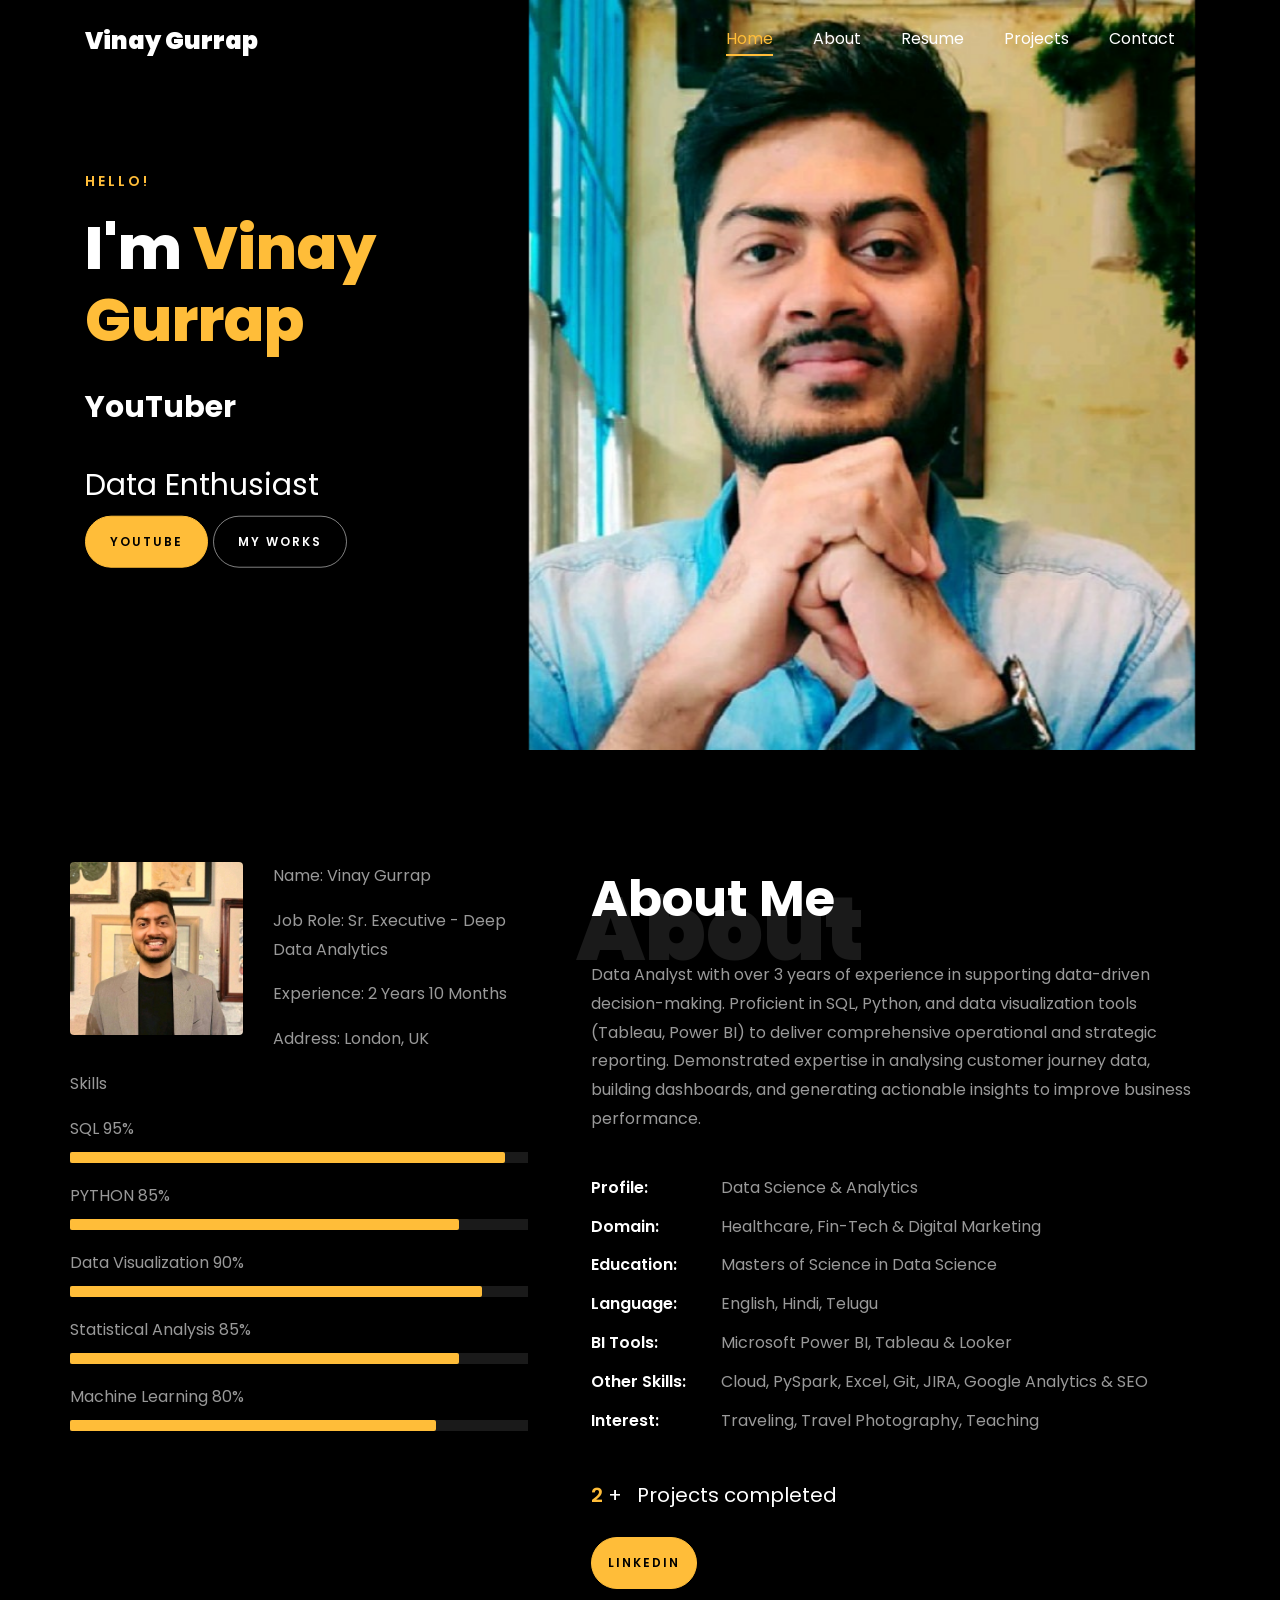
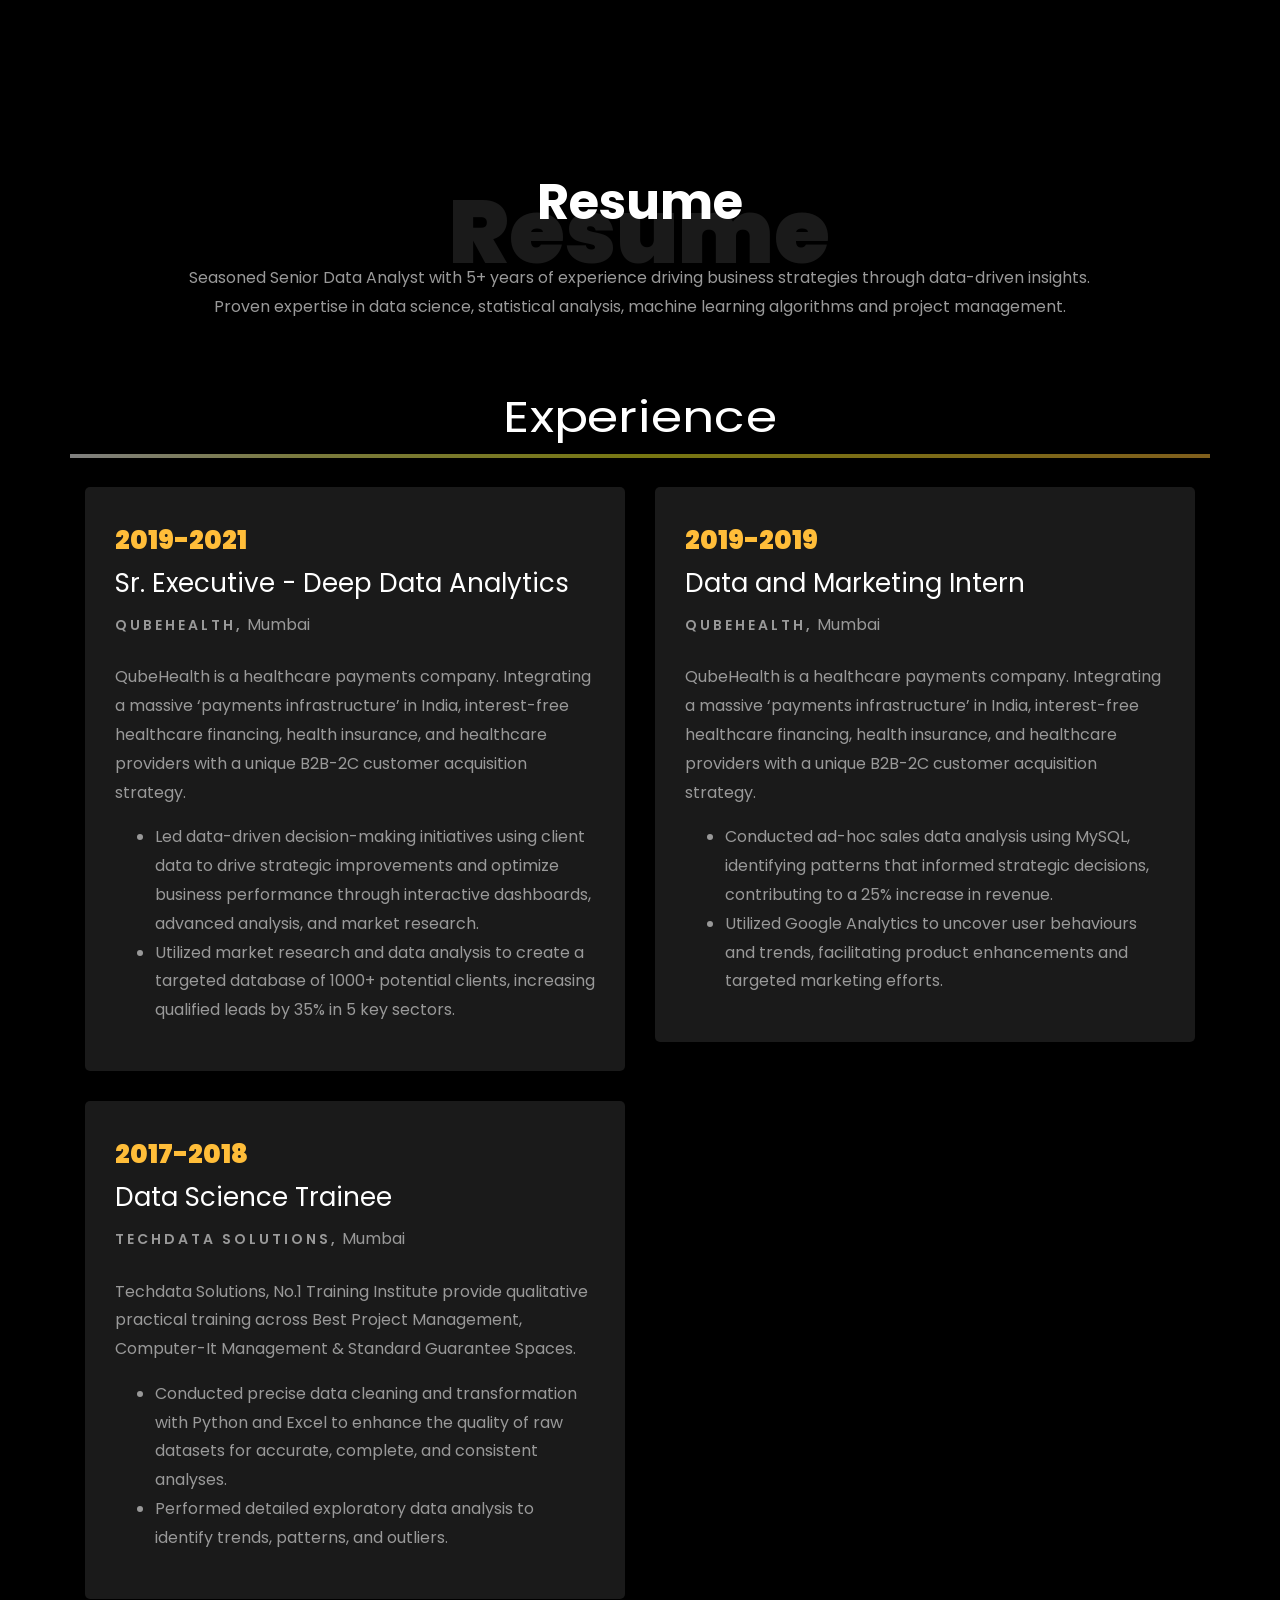
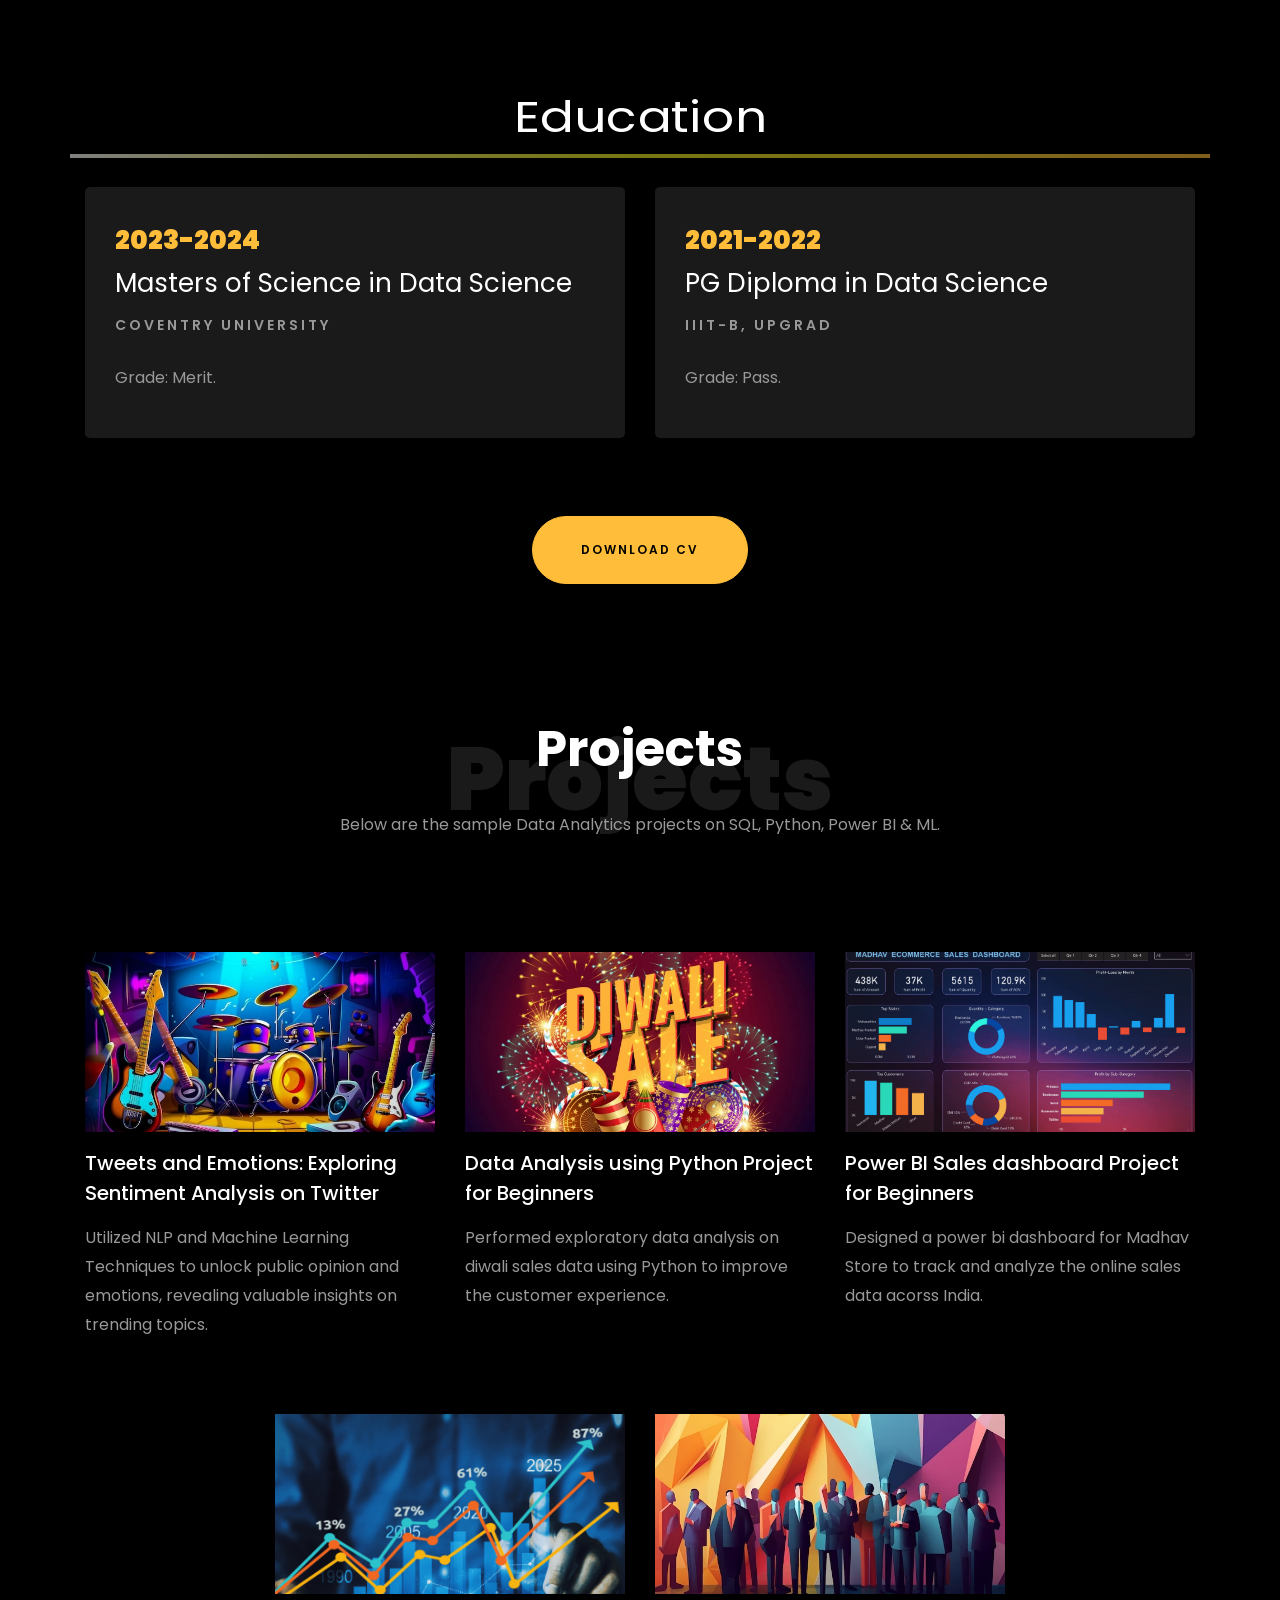
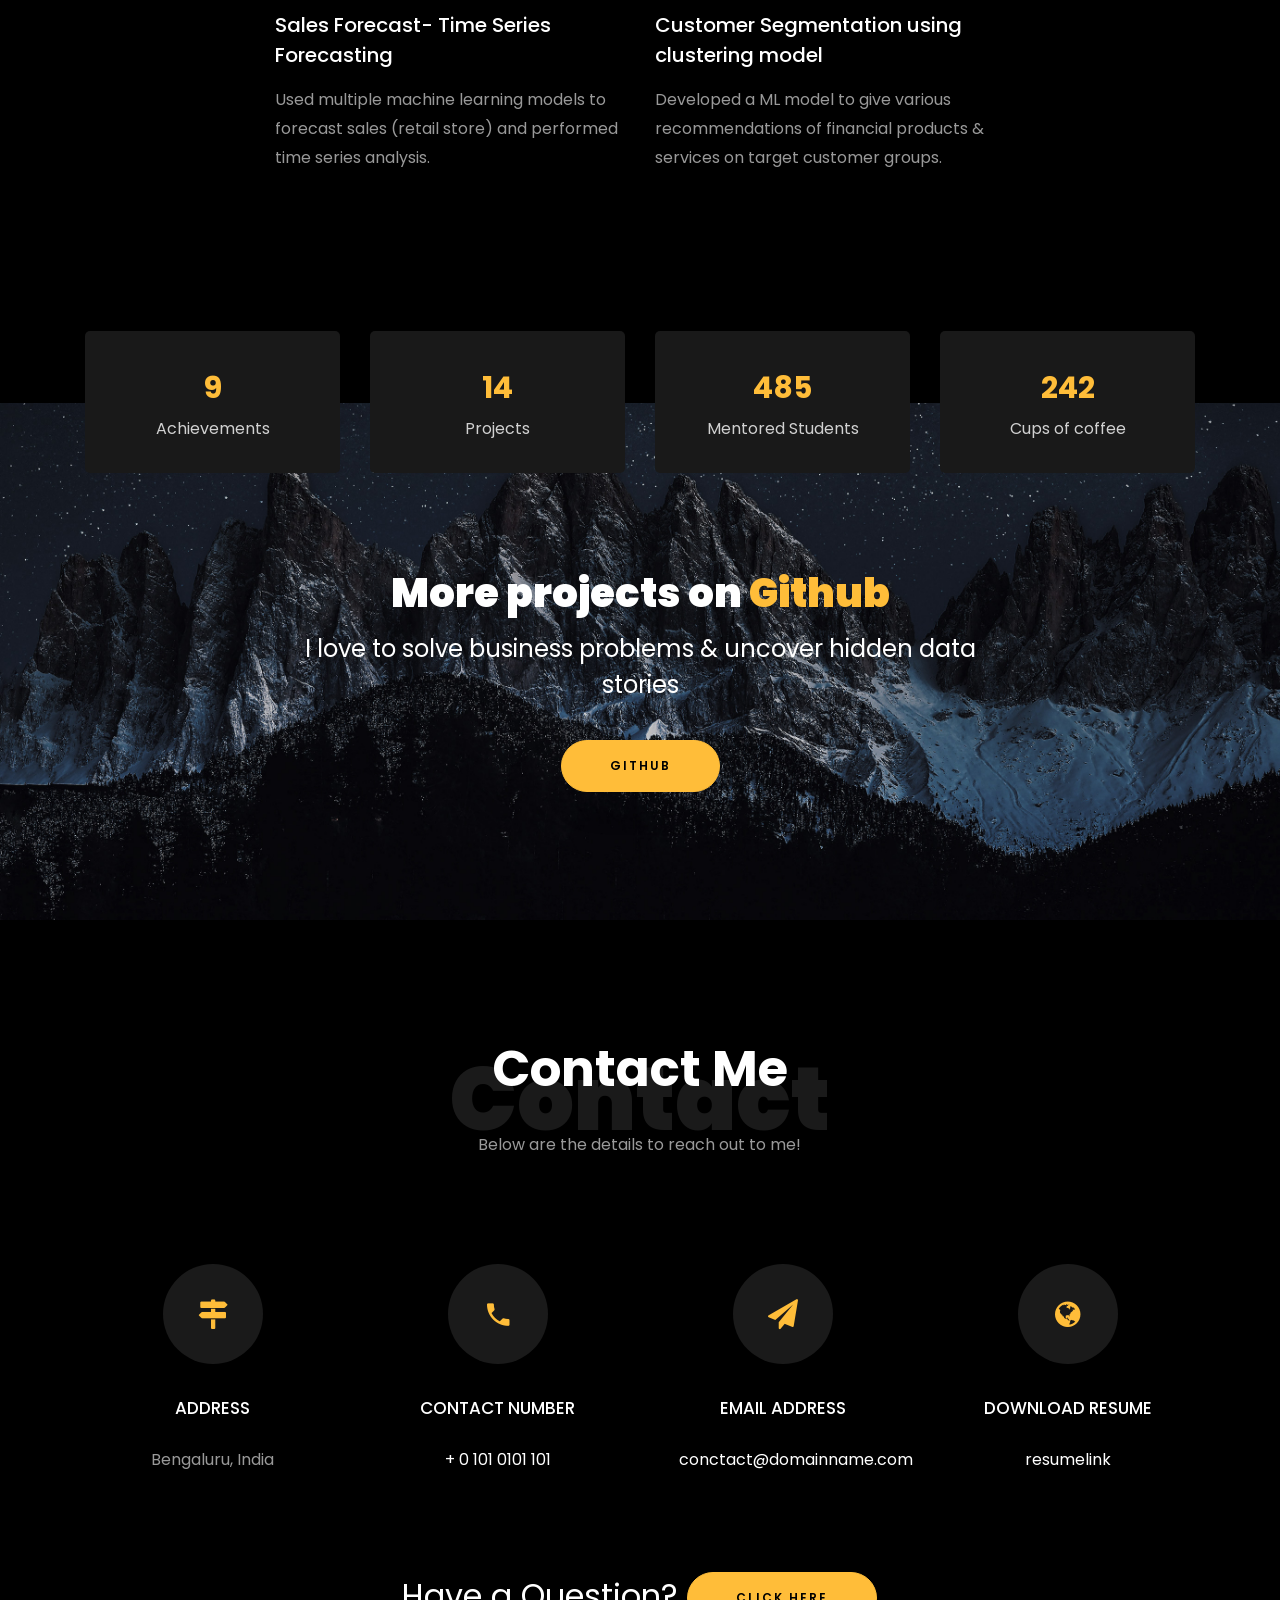
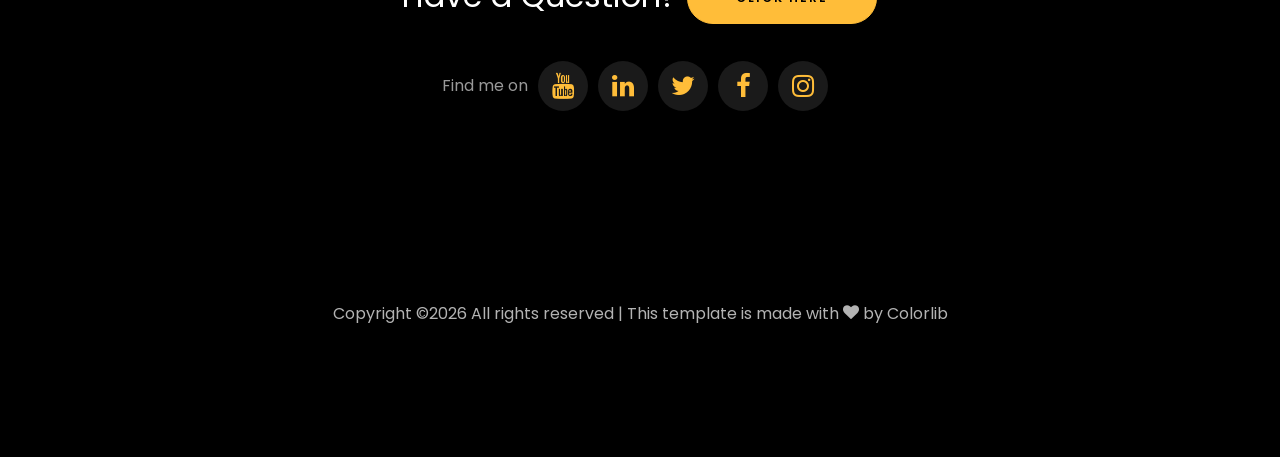
==== index.html @ 15015169 "Initial commit" ====
<!DOCTYPE html>
<html lang="en">
  <head>
    <title>Vinay Gurrap Portfolio</title>
    <meta charset="utf-8">
    <meta name="viewport" content="width=device-width, initial-scale=1, shrink-to-fit=no">
    
    <link href="https://fonts.googleapis.com/css?family=Poppins:100,200,300,400,500,600,700,800,900" rel="stylesheet">

    <link rel="stylesheet" href="css/open-iconic-bootstrap.min.css">
    <link rel="stylesheet" href="css/animate.css">
    
    <link rel="stylesheet" href="css/owl.carousel.min.css">
    <link rel="stylesheet" href="css/owl.theme.default.min.css">
    <link rel="stylesheet" href="css/magnific-popup.css">

    <link rel="stylesheet" href="css/aos.css">

    <link rel="stylesheet" href="css/ionicons.min.css">
    
    <link rel="stylesheet" href="css/flaticon.css">
    <link rel="stylesheet" href="css/icomoon.css">
    <link rel="stylesheet" href="css/style.css">



<style>

/*======================================
//--//-->   ABOUT
======================================*/

.about-mf .box-shadow-full {
  padding-top: 4rem;
  padding-bottom: 4rem;
}

.about-mf .about-img {
  margin-bottom: 2rem;
}

.about-mf .about-img img {
  margin-left: 10px;
}


.skill-mf .progress {
  /* background-color: #cde1f8; */
  margin: .5rem 0 1.2rem 0;
  border-radius: 0;
  height: .7rem;
}

.skill-mf .progress .progress-bar {
  height: .7rem;
  background-color: #ffbd39;
}


/* Animation styles */
#typing-animation {
  position: relative;
  font-size: 30px;
  font-weight: bold;
  color: rgb(255, 255, 255);
  overflow: hidden;
  white-space: nowrap;
  animation: typing 3s steps(20, end) infinite;
}

#typing-animation:before {
  content: "";
  /* position: absolute; */
  top: 0;
  left: 0;
  width: 0;
  height: 100%;
  background-color: #ccc;
  animation: typing-cursor 0.5s ease-in-out infinite;
}

@keyframes typing {
  from {
    width: 0;
  }
  to {
    width: 100%;
  }
}

@keyframes typing-cursor {
  from {
    width: 5px;
  }
  to {
    width: 0;
  }
}


/* project image zoom effect */

.zoom-effect {
  overflow: hidden;
  transition: transform 0.3s ease-out;
}

.zoom-effect:hover {
  transform: scale(1.1);
}


</style>


  </head>
  <body data-spy="scroll" data-target=".site-navbar-target" data-offset="300">
	  
	  
    <nav class="navbar navbar-expand-lg navbar-dark ftco_navbar ftco-navbar-light site-navbar-target" id="ftco-navbar">
	    <div class="container">
	      <a class="navbar-brand" href="index.html">Vinay Gurrap</a>
	      <button class="navbar-toggler js-fh5co-nav-toggle fh5co-nav-toggle" type="button" data-toggle="collapse" data-target="#ftco-nav" aria-controls="ftco-nav" aria-expanded="false" aria-label="Toggle navigation">
	        <span class="oi oi-menu"></span> Menu
	      </button>

	      <div class="collapse navbar-collapse" id="ftco-nav">
	        <ul class="navbar-nav nav ml-auto">
	          <li class="nav-item"><a href="#home-section" class="nav-link"><span>Home</span></a></li>
	          <li class="nav-item"><a href="#about-section" class="nav-link"><span>About</span></a></li>
	          <li class="nav-item"><a href="#resume-section" class="nav-link"><span>Resume</span></a></li>
	          <li class="nav-item"><a href="#project-section" class="nav-link"><span>Projects</span></a></li>
	          <li class="nav-item"><a href="#contact-section" class="nav-link"><span>Contact</span></a></li>
	        </ul>
	      </div>
	    </div>
	  </nav>
	  <section id="home-section" class="hero">
		  <div class="home-slider  owl-carousel">
	       <div class="slider-item ">
	      	<div class="overlay"></div>
	         <div class="container">
	          <div class="row d-md-flex no-gutters slider-text align-items-end justify-content-end" data-scrollax-parent="true">
	          	<div class="one-third js-fullheight order-md-last img" style="background-image:url(images/1645691252336.jpeg);">
	          	 <div class="overlay"></div>
	          	</div>
		          <div class="one-forth d-flex  align-items-center ftco-animate" data-scrollax=" properties: { translateY: '70%' }">
		          	<div class="text">
		          		<span class="subheading">Hello!</span>
			            <h1 class="mb-4 mt-3">I'm <span>Vinay Gurrap</span></h1>

						<!-- Element to contain animated typing -->
						<span id="typing-animation"></span>

						<script>

						// Initialize the typing animation
						const typingAnimationElement = document.getElementById('typing-animation');

						// Create an array of typing text
						const typingTexts = [
						'Data Nerd  ',
						'YouTuber  ',
						'Teacher   ',
						];

						// Create a function to display the typing animation for a given text
						function playTypingAnimation(text) {
						// Loop through each character and add it to the element
						for (let i = 0; i < text.length; i++) {
							setTimeout(() => {
							typingAnimationElement.textContent += text[i];
							}, i * 200); // Increase the delay to slow down the typing animation
						}

						// Once the animation is complete, reset the text and start over
						setTimeout(() => {
							typingAnimationElement.textContent = '';
							playTypingAnimation(typingTexts[(typingTexts.indexOf(text) + 1) % typingTexts.length]);
						}, text.length * 200);
						}

						// Start the typing animation loop
						playTypingAnimation(typingTexts[0]);

						</script>

						<br>
						<br>
			            <h2>Data Enthusiast</h2>
						<!-- <h2 class="d-flex" style="margin-bottom: 0">With over 5 years of experience</h2> -->
						<!-- <br> -->
			            <p><a href="https://www.youtube.com/@RishabhMishraOfficial" class="btn btn-primary py-3 px-4">YouTube</a> 
							<a href="https://github.com/DragonVG" class="btn btn-white btn-outline-white py-3 px-4">My works</a></p>
		            </div>
		          </div>
	        	</div>
	        </div>
	      </div>
		</div>
    </section>



    <section class="ftco-about img ftco-section ftco-no-pb" id="about-section">
    	<div class="container">
			<div class="row">
				<div class="row d-flex align-items-stretch">
				<!-- <div class="row d-flex"> -->
					<div class="col-md-6 col-lg-5 d-flex">
						<div class="img-about img d-flex align-items-stretch">
							<div class="overlay">
								<div class="row">
									<div class="col-sm-6 col-md-5">
									  <div class="about-img">
										<img src="images/1714430960420.jpeg" class="img-fluid rounded b-shadow-a" alt="">
									  </div>
									</div>
									<!-- Details next to profile image -->
									<div class="col-sm-6 col-md-7">
									  <div class="about-info">
										<p><span class="title-s">Name: </span> <span>Vinay Gurrap</span></p>
										<p><span class="title-s">Job Role: </span> <span>Sr. Executive - Deep Data Analytics</span></p>
										<p><span class="title-s">Experience: </span> <span>2 Years 10 Months</span></p>
										<p><span class="title-s">Address: </span> <span>London, UK</span></p>
									  </div>
									</div>
								  </div>

								<div class="skill-mf">
									<p class="title-s">Skills</p>
									<span>SQL</span> <span class="pull-right">95%</span>
									<div class="progress">
										<div class="progress-bar" role="progressbar" style="width: 95%;" aria-valuenow="95" aria-valuemin="0"
											aria-valuemax="100"></div>
									</div>
									
									<span>PYTHON</span> <span class="pull-right">85%</span>
									<div class="progress">
										<div class="progress-bar" role="progressbar" style="width: 85%" aria-valuenow="85" aria-valuemin="0"
											aria-valuemax="100"></div>
									</div>
									
									<span>Data Visualization</span> <span class="pull-right">90%</span>
									<div class="progress">
										<div class="progress-bar" role="progressbar" style="width: 90%" aria-valuenow="90" aria-valuemin="0"
											aria-valuemax="100"></div>
									</div>
									
									<span>Statistical Analysis</span> <span class="pull-right">85%</span>
									<div class="progress">
										<div class="progress-bar" role="progressbar" style="width: 85%" aria-valuenow="85" aria-valuemin="0"
											aria-valuemax="100"></div>
									</div>
									
									<span>Machine Learning</span> <span class="pull-right">80%</span>
									<div class="progress">
										<div class="progress-bar" role="progressbar" style="width: 80%" aria-valuenow="80" aria-valuemin="0"
											aria-valuemax="100"></div>
									</div>
								</div>
							</div>
						</div>
					</div>
					
					<div class="col-md-6 col-lg-7 pl-lg-5 pb-5">
						<div class="row justify-content-start pb-3">
							<div class="col-md-12 heading-section ftco-animate">
								
								<h1 class="big">About</h1>
								<h2 class="mb-4">About Me</h2>
								
								<p>Data Analyst with over 3 years of experience in supporting data-driven decision-making. 
									Proficient in SQL, Python, and data visualization tools (Tableau, Power BI) to deliver comprehensive operational and strategic reporting. 
									Demonstrated expertise in analysing customer journey data, building dashboards, and generating actionable insights to improve business performance.</p>
								<ul class="about-info mt-4 px-md-0 px-2">
									<li class="d-flex"><span>Profile:</span> <span>Data Science &amp; Analytics</span></li>
									<li class="d-flex"><span>Domain:</span> <span>Healthcare, Fin-Tech &amp; Digital Marketing</span></li>
									<li class="d-flex"><span>Education:</span> <span>Masters of Science in Data Science</span></li>
									<li class="d-flex"><span>Language:</span> <span>English, Hindi, Telugu</span></li>
									<li class="d-flex"><span>BI Tools:</span> <span>Microsoft Power BI, Tableau &amp; Looker</span></li>
									<li class="d-flex"><span>Other Skills:</span> <span>Cloud, PySpark, Excel, Git, JIRA, Google Analytics &amp; SEO</span></li>
									<li class="d-flex"><span>Interest:</span> <span>Traveling, Travel Photography, Teaching</span></li>
									
								</ul>
							</div>
						</div>


						<div class="counter-wrap ftco-animate d-flex mt-md-3">
							<div class="text">
								<p class="mb-4">
									<span class="number" data-number="5">0</span> <span>+</span>
									<span>&nbsp; Projects completed</span>
								</p>
								<p><a href="https://www.linkedin.com/in/vinaygurrap/" class="btn btn-primary py-3 px-3">LinkedIn</a></p>
							</div>
						</div>
					</div>
				</div>
			</div>
		</div>
    </section>



	
    <section class="ftco-section ftco-no-pb" id="resume-section">
    	<div class="container">
    		<div class="row justify-content-center pb-5">
          <div class="col-md-10 heading-section text-center ftco-animate">
          	<h1 class="big big-2">Resume</h1>
            <h2 class="mb-4">Resume</h2>
            <p>Seasoned Senior Data Analyst with 5+ years of experience driving business strategies through data-driven insights. Proven expertise in data science, statistical analysis, machine learning algorithms and project management.</p>
          </div>
        </div>

		<div class="row">
			<h1 class="big-4">Experience</h1>
			<div class="underline"></div>
		</div>
		<br>
		
		<div class="row">
				<div class="col-md-6">
					<div class="resume-wrap ftco-animate">
						<span class="date">2019-2021</span>
						<h2>Sr. Executive - Deep Data Analytics</h2>
						<span class="position">QubeHealth,</span>
						<span class="mt-4">Mumbai</span>
						<p class="mt-4">QubeHealth is a healthcare payments company. Integrating a massive ‘payments infrastructure’ in India, interest-free healthcare financing, health insurance, and healthcare providers with a unique B2B-2C customer acquisition strategy. 
							<ul>
								<li>Led data-driven decision-making initiatives using client data to drive strategic improvements and optimize business performance through interactive dashboards, advanced analysis, and market research.</li>
								<li>Utilized market research and data analysis to create a targeted database of 1000+ potential clients, increasing qualified leads by 35% in 5 key sectors.</li>
							</ul>
						</p>
					</div>

				</div>

				<div class="col-md-6">
					<div class="resume-wrap ftco-animate">
						<span class="date">2019-2019</span>
						<h2>Data and Marketing Intern</h2>
						<span class="position">QubeHealth,</span>
						<span class="mt-4">Mumbai</span>
						<p class="mt-4">QubeHealth is a healthcare payments company. Integrating a massive ‘payments infrastructure’ in India, interest-free healthcare financing, health insurance, and healthcare providers with a unique B2B-2C customer acquisition strategy. 
							<ul>
								<li>Conducted ad-hoc sales data analysis using MySQL, identifying patterns that informed strategic decisions, contributing to a 25% increase in revenue.</li>
								<li>Utilized Google Analytics to uncover user behaviours and trends, facilitating product enhancements and targeted marketing efforts.</li>
							</ul>
						</p>
					</div>

				</div>

				<div class="col-md-6">
					<div class="resume-wrap ftco-animate">
						<span class="date">2017-2018</span>
						<h2>Data Science Trainee</h2>
						<span class="position">TechData Solutions,</span>
						<span class="mt-4">Mumbai</span>
						<p class="mt-4">Techdata Solutions, No.1 Training Institute provide qualitative practical training across Best Project Management, Computer-It Management & Standard Guarantee Spaces. 
							<ul>
								<li>Conducted precise data cleaning and transformation with Python and Excel to enhance the quality of raw datasets for accurate, complete, and consistent analyses.</li>
								<li>Performed detailed exploratory data analysis to identify trends, patterns, and outliers.</li>
							</ul>
						</p>
					</div>

				</div>

			</div>

		<br>
		<br>

		<div class="row">
			<h1 class="big-4">Education</h1>
			<div class="underline"></div>
		</div>
		<br>
		
			<div class="row">
    			<div class="col-md-6">
    				<div class="resume-wrap ftco-animate">
    					<span class="date">2023-2024</span>
    					<h2>Masters of Science in Data Science</h2>
    					<span class="position">Coventry University</span>
    					<p class="mt-4">Grade: Merit.</p>
    				</div>
    			</div>

    			<div class="col-md-6">
    				<div class="resume-wrap ftco-animate">
    					<span class="date">2021-2022</span>
    					<h2>PG Diploma in Data Science</h2>
    					<span class="position">IIIT-B, UpGrad</span>
    					<p class="mt-4">Grade: Pass.</p>
    				</div>
				</div>
    		</div>

    		<div class="row justify-content-center mt-5">
    			<div class="col-md-6 text-center ftco-animate">
    				<p><a href="https://drive.google.com/drive/u/0/folders/1g0J4YDMg8yIBCt5-uQNpCBx1Uui8MQqx" class="btn btn-primary py-4 px-5">Download CV</a></p>
    			</div>
    		</div>
    	</div>
    </section>

   

    <section class="ftco-section" id="project-section">
      <div class="container">
        <div class="row justify-content-center mb-5 pb-5">
          <div class="col-md-7 heading-section text-center ftco-animate">
            <h1 class="big big-2">Projects</h1>
            <h2 class="mb-4">Projects</h2>
            <p>Below are the sample Data Analytics projects on SQL, Python, Power BI & ML.</p>
          </div>
        </div>
        <div class="row d-flex">
          <div class="col-md-4 d-flex ftco-animate">
          	<div class="blog-entry justify-content-end">
              <a href="https://github.com/DragonVG/Twitter-Sentiment-Analysis/blob/main/Dissertation.ipynb" class="block-20 zoom-effect" style="background-image: url('images/proj_1.jpg');">
              </a>
              <div class="text mt-3 float-right d-block">

                <h3 class="heading"><a href="https://github.com/DragonVG/Twitter-Sentiment-Analysis/blob/main/Dissertation.ipynb">Tweets and Emotions: Exploring Sentiment Analysis on Twitter</a></h3>
                <p>Utilized NLP and Machine Learning Techniques to unlock public opinion and emotions, revealing valuable insights on trending topics.</p>
              </div>
            </div>
          </div>
          <div class="col-md-4 d-flex ftco-animate">
          	<div class="blog-entry justify-content-end">
              <a href="https://github.com/rishabhnmishra/Python_Diwali_Sales_Analysis/blob/main/Diwali_Sales_Analysis.ipynb" class="block-20 zoom-effect" style="background-image: url('images/proj_2.jpg');">
              </a>
              <div class="text mt-3 float-right d-block">

                <h3 class="heading"><a href="https://github.com/rishabhnmishra/Python_Diwali_Sales_Analysis/blob/main/Diwali_Sales_Analysis.ipynb">Data Analysis using Python Project for Beginners</a></h3>
                <p>Performed exploratory data analysis on diwali sales data using Python to improve the customer experience.</p>
              </div>
            </div>
          </div>
          <div class="col-md-4 d-flex ftco-animate">
          	<div class="blog-entry">
              <a href="https://github.com/rishabhnmishra/Madhav_Store_Analysis_PowerBI/blob/main/Madhav%20Store%20dashboard.jpg" class="block-20 zoom-effect" style="background-image: url('images/proj_3.jpg');">
              </a>
              <div class="text mt-3 float-right d-block">

                <h3 class="heading"><a href="https://github.com/rishabhnmishra/Madhav_Store_Analysis_PowerBI/blob/main/Madhav%20Store%20dashboard.jpg">Power BI Sales dashboard Project for Beginners</a></h3>
                <p>Designed a power bi dashboard for Madhav Store to track and analyze the online sales data acorss India.</p>
              </div>
            </div>
          </div>
        </div>
	<br>
		<!-- added justify-content-center to center align the last two projects -->
		<div class="row d-flex justify-content-center">  
			<div class="col-md-4 d-flex ftco-animate">
				<div class="blog-entry justify-content-end">
				<a href="https://github.com/rishabhnmishra/sales_forecasting/tree/main" class="block-20 zoom-effect" style="background-image: url('images/proj_4.jpg');">
				</a>
				<div class="text mt-3 float-right d-block">
  
				  <h3 class="heading"><a href="https://github.com/rishabhnmishra/sales_forecasting/tree/main">Sales Forecast- Time Series Forecasting</a></h3>
				  <p>Used multiple machine learning models to forecast sales (retail store) and performed time series analysis.</p>
				</div>
			  </div>
			</div>
			<div class="col-md-4 d-flex ftco-animate">
				<div class="blog-entry justify-content-end">
				<a href="https://github.com/rishabhnmishra/customer_segmentation/blob/main/Customer_Segmentation-final.ipynb" class="block-20 zoom-effect" style="background-image: url('images/proj_5.jpg');">
				</a>
				<div class="text mt-3 float-right d-block">
  
				  <h3 class="heading"><a href="https://github.com/rishabhnmishra/customer_segmentation/blob/main/Customer_Segmentation-final.ipynb">Customer Segmentation using clustering model</a></h3>
				  <p>Developed a ML model to give various recommendations of financial products &amp; services on target customer groups.</p>
				</div>
			  </div>
			</div>
		 </div>
	  </div>
    </section>

	<section class="ftco-section ftco-no-pt ftco-no-pb ftco-counter img" id="section-counter">
      <div class="container">
		<div class="row d-md-flex align-items-center">
          <div class="col-md d-flex justify-content-center counter-wrap ftco-animate">
            <div class="block-18">
              <div class="text">
                <strong class="number" data-number="20">0</strong>
                <span>Achievements</span>
              </div>
            </div>
          </div>
          <div class="col-md d-flex justify-content-center counter-wrap ftco-animate">
            <div class="block-18">
              <div class="text">
                <strong class="number" data-number="30">0</strong>
                <span>Projects</span>
              </div>
            </div>
          </div>
          <div class="col-md d-flex justify-content-center counter-wrap ftco-animate">
            <div class="block-18">
              <div class="text">
                <strong class="number" data-number="1000">0</strong>
                <span>Mentored Students</span>
              </div>
            </div>
          </div>
          <div class="col-md d-flex justify-content-center counter-wrap ftco-animate">
            <div class="block-18">
              <div class="text">
                <strong class="number" data-number="500">0</strong>
                <span>Cups of coffee</span>
              </div>
            </div>
          </div>
        </div>
      </div>
	
	  <div class="ftco-section ftco-hireme img margin-top" style="background-image: url(images/bg_1.jpg)">
			<!-- <div class="container"> -->
				<div class="row justify-content-center">
					<div class="col-md-7 ftco-animate text-center">
						<h2>More projects on<span> Github  </span> </h2>
						<div class="heading"> <h4> I love to solve business problems &amp; uncover hidden data stories </h4>
						<br>
						<p><a href="https://github.com/rishabhnmishra" class="btn btn-primary py-3 px-5">GitHub</a></p>
						</div>
					</div>
				</div>
			<!-- </div> -->
		</div>
	</section>



    <section class="ftco-section contact-section ftco-no-pb" id="contact-section">
      <div class="container">
      	<div class="row justify-content-center mb-5 pb-3">
          <div class="col-md-7 heading-section text-center ftco-animate">
            <h1 class="big big-2">Contact</h1>
            <h2 class="mb-4">Contact Me</h2>
            <p>Below are the details to reach out to me!</p>
          </div>
        </div>

        <div class="row d-flex contact-info mb-5">
          <div class="col-md-6 col-lg-3 d-flex ftco-animate">
          	<div class="align-self-stretch box p-4 text-center">
          		<div class="icon d-flex align-items-center justify-content-center">
          			<span class="icon-map-signs"></span>
          		</div>
          		<h3 class="mb-4">Address</h3>
	            <p>Bengaluru, India</p>
	          </div>
          </div>
          <div class="col-md-6 col-lg-3 d-flex ftco-animate">
          	<div class="align-self-stretch box p-4 text-center">
          		<div class="icon d-flex align-items-center justify-content-center">
          			<span class="icon-phone2"></span>
          		</div>
          		<h3 class="mb-4">Contact Number</h3>
	            <p><a href="tel://0101010101">+ 0 101 0101 101</a></p>
	          </div>
          </div>
          <div class="col-md-6 col-lg-3 d-flex ftco-animate">
          	<div class="align-self-stretch box p-4 text-center">
          		<div class="icon d-flex align-items-center justify-content-center">
          			<span class="icon-paper-plane"></span>
          		</div>
          		<h3 class="mb-4">Email Address</h3>
	            <p><a href="mailto:info@yoursite.com">conctact@domainname.com</a></p>
	          </div>
          </div>
          <div class="col-md-6 col-lg-3 d-flex ftco-animate">
          	<div class="align-self-stretch box p-4 text-center">
          		<div class="icon d-flex align-items-center justify-content-center">
          			<span class="icon-globe"></span>
          		</div>
          		<h3 class="mb-4">Download Resume</h3>
	            <p><a href="#">resumelink</a></p>
	          </div>
          </div>

		  <div class="container">
			<br>
			<br>
			<div class="row justify-content-center">
				<div class="col-md-7 ftco-animate text-center">
					<h2>Have a<span> Question?  </span> <a href="https://forms.gle/uLaTShUKXraAvHJ77" class="btn btn-primary py-3 px-5">Click Here</a> </h2>
				</div>
			</div>
				<br>
					<ul class="ftco-footer-social list-unstyled d-flex justify-content-center align-items-center mb-0">
					  <li class="ftco-animate normal-txt">Find me on  </li>
					  <li class="ftco-animate"><a href="https://www.youtube.com/@RishabhMishraOfficial"><span class="icon-youtube"></span></a></li>
					  <li class="ftco-animate"><a href="https://www.linkedin.com/in/rishabhnmishra/"><span class="icon-linkedin"></span></a></li>  
					  <li class="ftco-animate"><a href="https://twitter.com/rishabhnmishra"><span class="icon-twitter"></span></a></li>
					  <li class="ftco-animate"><a href="https://twitter.com/rishabhnmishra"><span class="icon-facebook"></span></a></li>
				      <li class="ftco-animate"><a href="https://www.instagram.com/rishabhnmishra/"><span class="icon-instagram"></span></a></li>
					</ul>
				<br>
		   </div>
   </div>
 </section>


 
	
    <footer class="ftco-footer ftco-section">
		<div class="container">
		  <div class="row">
			<div class="col-md-12 text-center">
  
			  <p><!-- Link back to Colorlib can't be removed. Template is licensed under CC BY 3.0. -->
	Copyright &copy;<script>document.write(new Date().getFullYear());</script> All rights reserved | This template is made with <i class="icon-heart color-danger" aria-hidden="true"></i> by <a href="https://colorlib.com" target="_blank">Colorlib</a>
	<!-- Link back to Colorlib can't be removed. Template is licensed under CC BY 3.0. --></p>
			</div>
		  </div>
		</div>
	  </footer>


  <!-- loader -->
  <div id="ftco-loader" class="show fullscreen"><svg class="circular" width="48px" height="48px"><circle class="path-bg" cx="24" cy="24" r="22" fill="none" stroke-width="4" stroke="#eeeeee"/><circle class="path" cx="24" cy="24" r="22" fill="none" stroke-width="4" stroke-miterlimit="10" stroke="#F96D00"/></svg></div>


  <script src="js/jquery.min.js"></script>
  <script src="js/jquery-migrate-3.0.1.min.js"></script>
  <script src="js/popper.min.js"></script>
  <script src="js/bootstrap.min.js"></script>
  <script src="js/jquery.easing.1.3.js"></script>
  <script src="js/jquery.waypoints.min.js"></script>
  <script src="js/jquery.stellar.min.js"></script>
  <script src="js/owl.carousel.min.js"></script>
  <script src="js/jquery.magnific-popup.min.js"></script>
  <script src="js/aos.js"></script>
  <script src="js/jquery.animateNumber.min.js"></script>
  <script src="js/scrollax.min.js"></script>
  
  <script src="js/main.js"></script>
    
  </body>
</html>
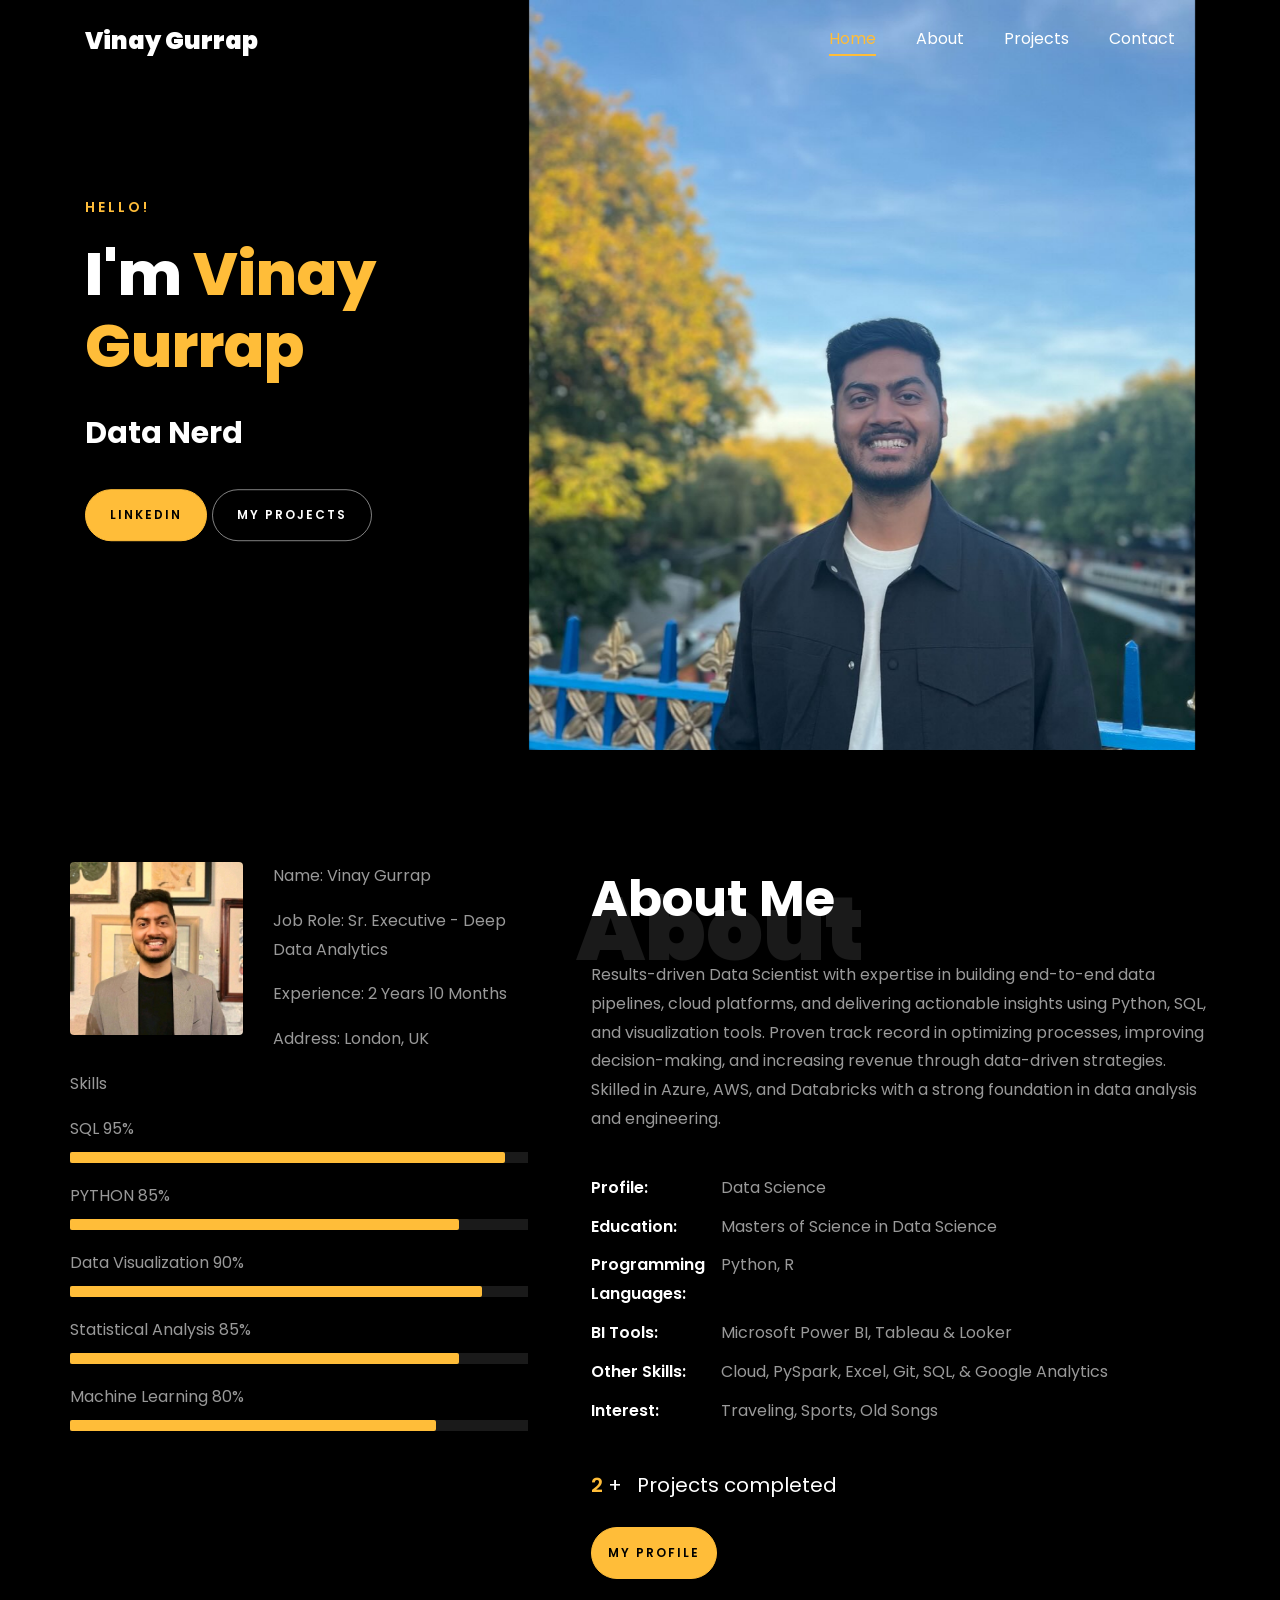
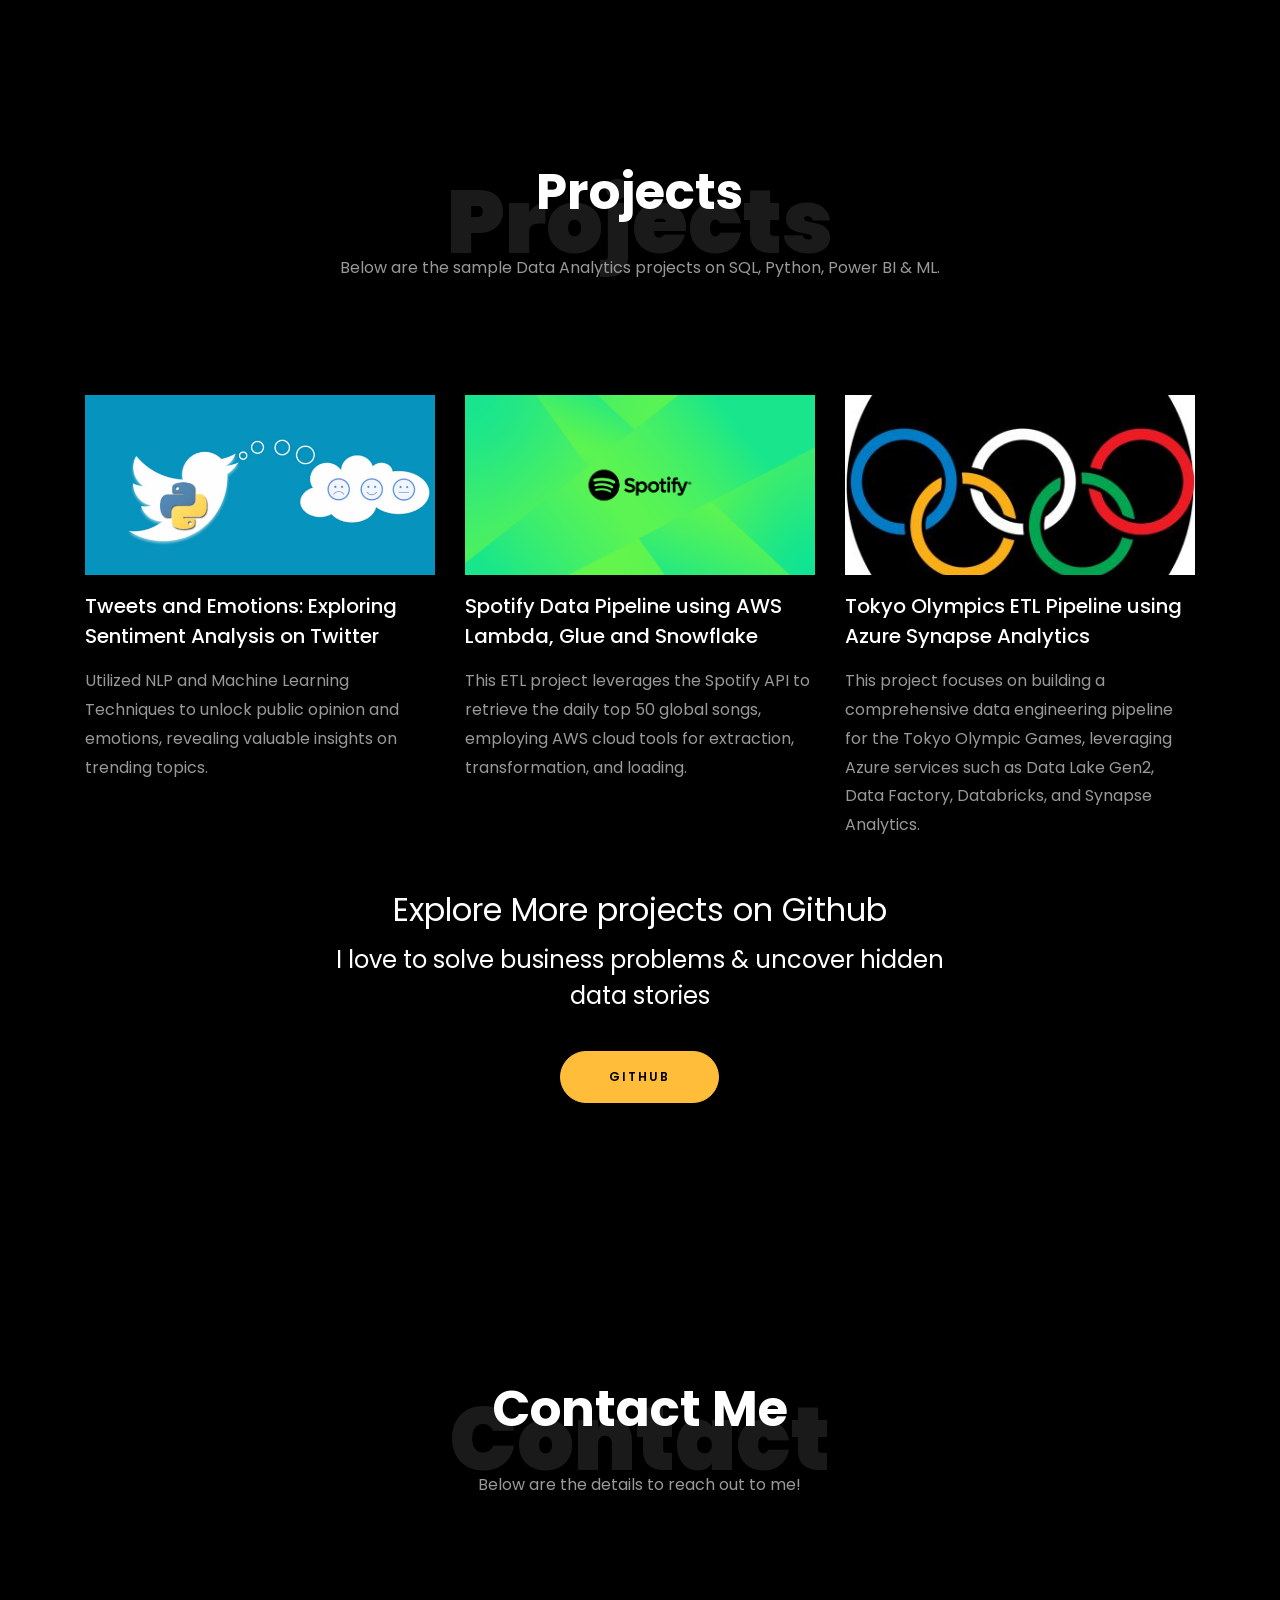
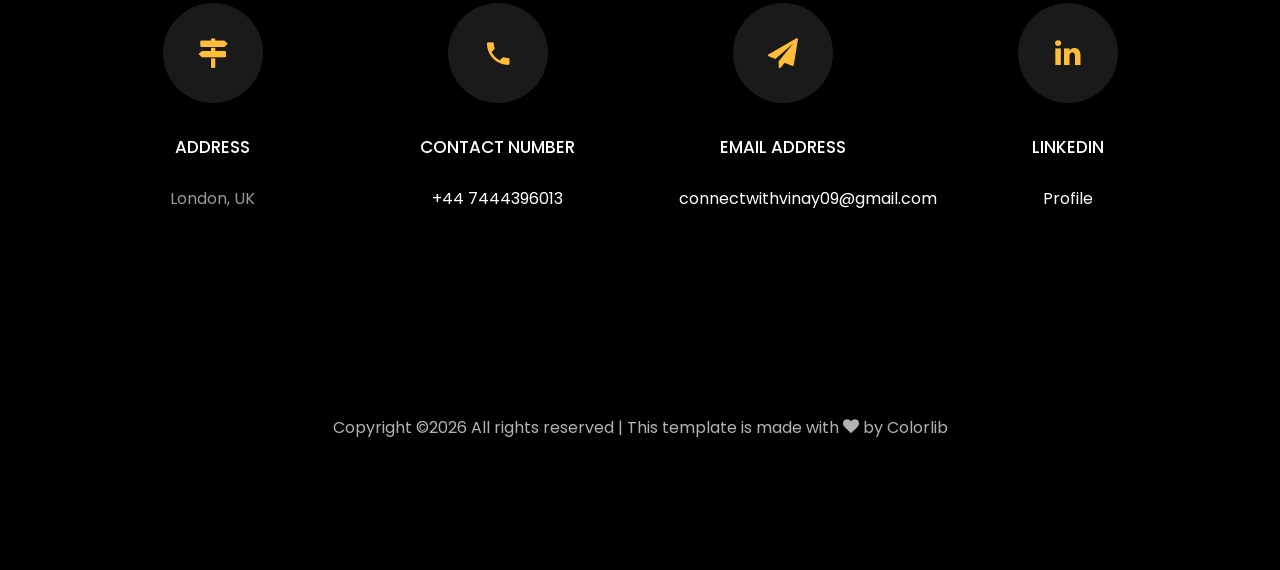
==== commit db5e62b1: "initial commit" ====
--- a/index.html
+++ b/index.html
@@ -128,7 +128,6 @@
 	        <ul class="navbar-nav nav ml-auto">
 	          <li class="nav-item"><a href="#home-section" class="nav-link"><span>Home</span></a></li>
 	          <li class="nav-item"><a href="#about-section" class="nav-link"><span>About</span></a></li>
-	          <li class="nav-item"><a href="#resume-section" class="nav-link"><span>Resume</span></a></li>
 	          <li class="nav-item"><a href="#project-section" class="nav-link"><span>Projects</span></a></li>
 	          <li class="nav-item"><a href="#contact-section" class="nav-link"><span>Contact</span></a></li>
 	        </ul>
@@ -141,7 +140,7 @@
 	      	<div class="overlay"></div>
 	         <div class="container">
 	          <div class="row d-md-flex no-gutters slider-text align-items-end justify-content-end" data-scrollax-parent="true">
-	          	<div class="one-third js-fullheight order-md-last img" style="background-image:url(images/1645691252336.jpeg);">
+	          	<div class="one-third js-fullheight order-md-last img" style="background-image:url(images/Vinay\'s\ Photo.jpg);">
 	          	 <div class="overlay"></div>
 	          	</div>
 		          <div class="one-forth d-flex  align-items-center ftco-animate" data-scrollax=" properties: { translateY: '70%' }">
@@ -160,8 +159,8 @@
 						// Create an array of typing text
 						const typingTexts = [
 						'Data Nerd  ',
-						'YouTuber  ',
-						'Teacher   ',
+						'Information Architect  ',
+						'Analytics Adventurer   ',
 						];
 
 						// Create a function to display the typing animation for a given text
@@ -187,11 +186,11 @@
 
 						<br>
 						<br>
-			            <h2>Data Enthusiast</h2>
+			            
 						<!-- <h2 class="d-flex" style="margin-bottom: 0">With over 5 years of experience</h2> -->
 						<!-- <br> -->
-			            <p><a href="https://www.youtube.com/@RishabhMishraOfficial" class="btn btn-primary py-3 px-4">YouTube</a> 
-							<a href="https://github.com/DragonVG" class="btn btn-white btn-outline-white py-3 px-4">My works</a></p>
+			            <p><a href="https://www.linkedin.com/in/vinaygurrap/" class="btn btn-primary py-3 px-4">LinkedIn</a> 
+							<a href="https://github.com/vinaygurrap?tab=repositories" class="btn btn-white btn-outline-white py-3 px-4">My Projects</a></p>
 		            </div>
 		          </div>
 	        	</div>
@@ -270,17 +269,16 @@
 								<h1 class="big">About</h1>
 								<h2 class="mb-4">About Me</h2>
 								
-								<p>Data Analyst with over 3 years of experience in supporting data-driven decision-making. 
-									Proficient in SQL, Python, and data visualization tools (Tableau, Power BI) to deliver comprehensive operational and strategic reporting. 
-									Demonstrated expertise in analysing customer journey data, building dashboards, and generating actionable insights to improve business performance.</p>
+								<p>Results-driven Data Scientist with expertise in building end-to-end data pipelines, cloud platforms, and delivering actionable insights using Python, SQL, and visualization tools.
+									Proven track record in optimizing processes, improving decision-making, and increasing revenue through data-driven strategies.
+									Skilled in Azure, AWS, and Databricks with a strong foundation in data analysis and engineering.</p>
 								<ul class="about-info mt-4 px-md-0 px-2">
-									<li class="d-flex"><span>Profile:</span> <span>Data Science &amp; Analytics</span></li>
-									<li class="d-flex"><span>Domain:</span> <span>Healthcare, Fin-Tech &amp; Digital Marketing</span></li>
+									<li class="d-flex"><span>Profile:</span> <span>Data Science</span></li>
 									<li class="d-flex"><span>Education:</span> <span>Masters of Science in Data Science</span></li>
-									<li class="d-flex"><span>Language:</span> <span>English, Hindi, Telugu</span></li>
+									<li class="d-flex"><span>Programming Languages:</span> <span>Python, R</span></li>
 									<li class="d-flex"><span>BI Tools:</span> <span>Microsoft Power BI, Tableau &amp; Looker</span></li>
-									<li class="d-flex"><span>Other Skills:</span> <span>Cloud, PySpark, Excel, Git, JIRA, Google Analytics &amp; SEO</span></li>
-									<li class="d-flex"><span>Interest:</span> <span>Traveling, Travel Photography, Teaching</span></li>
+									<li class="d-flex"><span>Other Skills:</span> <span>Cloud, PySpark, Excel, Git, SQL,  &amp; Google Analytics</span></li>
+									<li class="d-flex"><span>Interest:</span> <span>Traveling, Sports, Old Songs</span></li>
 									
 								</ul>
 							</div>
@@ -290,10 +288,10 @@
 						<div class="counter-wrap ftco-animate d-flex mt-md-3">
 							<div class="text">
 								<p class="mb-4">
-									<span class="number" data-number="5">0</span> <span>+</span>
+									<span class="number" data-number="10">0</span> <span>+</span>
 									<span>&nbsp; Projects completed</span>
 								</p>
-								<p><a href="https://www.linkedin.com/in/vinaygurrap/" class="btn btn-primary py-3 px-3">LinkedIn</a></p>
+								<p><a href="https://www.linkedin.com/in/vinaygurrap/" class="btn btn-primary py-3 px-3">My Profile</a></p>
 							</div>
 						</div>
 					</div>
@@ -304,113 +302,6 @@
 
 
 
-	
-    <section class="ftco-section ftco-no-pb" id="resume-section">
-    	<div class="container">
-    		<div class="row justify-content-center pb-5">
-          <div class="col-md-10 heading-section text-center ftco-animate">
-          	<h1 class="big big-2">Resume</h1>
-            <h2 class="mb-4">Resume</h2>
-            <p>Seasoned Senior Data Analyst with 5+ years of experience driving business strategies through data-driven insights. Proven expertise in data science, statistical analysis, machine learning algorithms and project management.</p>
-          </div>
-        </div>
-
-		<div class="row">
-			<h1 class="big-4">Experience</h1>
-			<div class="underline"></div>
-		</div>
-		<br>
-		
-		<div class="row">
-				<div class="col-md-6">
-					<div class="resume-wrap ftco-animate">
-						<span class="date">2019-2021</span>
-						<h2>Sr. Executive - Deep Data Analytics</h2>
-						<span class="position">QubeHealth,</span>
-						<span class="mt-4">Mumbai</span>
-						<p class="mt-4">QubeHealth is a healthcare payments company. Integrating a massive ‘payments infrastructure’ in India, interest-free healthcare financing, health insurance, and healthcare providers with a unique B2B-2C customer acquisition strategy. 
-							<ul>
-								<li>Led data-driven decision-making initiatives using client data to drive strategic improvements and optimize business performance through interactive dashboards, advanced analysis, and market research.</li>
-								<li>Utilized market research and data analysis to create a targeted database of 1000+ potential clients, increasing qualified leads by 35% in 5 key sectors.</li>
-							</ul>
-						</p>
-					</div>
-
-				</div>
-
-				<div class="col-md-6">
-					<div class="resume-wrap ftco-animate">
-						<span class="date">2019-2019</span>
-						<h2>Data and Marketing Intern</h2>
-						<span class="position">QubeHealth,</span>
-						<span class="mt-4">Mumbai</span>
-						<p class="mt-4">QubeHealth is a healthcare payments company. Integrating a massive ‘payments infrastructure’ in India, interest-free healthcare financing, health insurance, and healthcare providers with a unique B2B-2C customer acquisition strategy. 
-							<ul>
-								<li>Conducted ad-hoc sales data analysis using MySQL, identifying patterns that informed strategic decisions, contributing to a 25% increase in revenue.</li>
-								<li>Utilized Google Analytics to uncover user behaviours and trends, facilitating product enhancements and targeted marketing efforts.</li>
-							</ul>
-						</p>
-					</div>
-
-				</div>
-
-				<div class="col-md-6">
-					<div class="resume-wrap ftco-animate">
-						<span class="date">2017-2018</span>
-						<h2>Data Science Trainee</h2>
-						<span class="position">TechData Solutions,</span>
-						<span class="mt-4">Mumbai</span>
-						<p class="mt-4">Techdata Solutions, No.1 Training Institute provide qualitative practical training across Best Project Management, Computer-It Management & Standard Guarantee Spaces. 
-							<ul>
-								<li>Conducted precise data cleaning and transformation with Python and Excel to enhance the quality of raw datasets for accurate, complete, and consistent analyses.</li>
-								<li>Performed detailed exploratory data analysis to identify trends, patterns, and outliers.</li>
-							</ul>
-						</p>
-					</div>
-
-				</div>
-
-			</div>
-
-		<br>
-		<br>
-
-		<div class="row">
-			<h1 class="big-4">Education</h1>
-			<div class="underline"></div>
-		</div>
-		<br>
-		
-			<div class="row">
-    			<div class="col-md-6">
-    				<div class="resume-wrap ftco-animate">
-    					<span class="date">2023-2024</span>
-    					<h2>Masters of Science in Data Science</h2>
-    					<span class="position">Coventry University</span>
-    					<p class="mt-4">Grade: Merit.</p>
-    				</div>
-    			</div>
-
-    			<div class="col-md-6">
-    				<div class="resume-wrap ftco-animate">
-    					<span class="date">2021-2022</span>
-    					<h2>PG Diploma in Data Science</h2>
-    					<span class="position">IIIT-B, UpGrad</span>
-    					<p class="mt-4">Grade: Pass.</p>
-    				</div>
-				</div>
-    		</div>
-
-    		<div class="row justify-content-center mt-5">
-    			<div class="col-md-6 text-center ftco-animate">
-    				<p><a href="https://drive.google.com/drive/u/0/folders/1g0J4YDMg8yIBCt5-uQNpCBx1Uui8MQqx" class="btn btn-primary py-4 px-5">Download CV</a></p>
-    			</div>
-    		</div>
-    	</div>
-    </section>
-
-   
-
     <section class="ftco-section" id="project-section">
       <div class="container">
         <div class="row justify-content-center mb-5 pb-5">
@@ -423,120 +314,51 @@
         <div class="row d-flex">
           <div class="col-md-4 d-flex ftco-animate">
           	<div class="blog-entry justify-content-end">
-              <a href="https://github.com/DragonVG/Twitter-Sentiment-Analysis/blob/main/Dissertation.ipynb" class="block-20 zoom-effect" style="background-image: url('images/proj_1.jpg');">
+              <a href="https://github.com/vinaygurrap/Twitter-Sentiment-Analysis" class="block-20 zoom-effect" style="background-image: url('images/Twitter\ Sentiment\ Analysis.jpg');">
               </a>
               <div class="text mt-3 float-right d-block">
 
-                <h3 class="heading"><a href="https://github.com/DragonVG/Twitter-Sentiment-Analysis/blob/main/Dissertation.ipynb">Tweets and Emotions: Exploring Sentiment Analysis on Twitter</a></h3>
+                <h3 class="heading"><a href="https://github.com/vinaygurrap/Twitter-Sentiment-Analysis">Tweets and Emotions: Exploring Sentiment Analysis on Twitter</a></h3>
                 <p>Utilized NLP and Machine Learning Techniques to unlock public opinion and emotions, revealing valuable insights on trending topics.</p>
               </div>
             </div>
           </div>
           <div class="col-md-4 d-flex ftco-animate">
           	<div class="blog-entry justify-content-end">
-              <a href="https://github.com/rishabhnmishra/Python_Diwali_Sales_Analysis/blob/main/Diwali_Sales_Analysis.ipynb" class="block-20 zoom-effect" style="background-image: url('images/proj_2.jpg');">
+              <a href="https://github.com/vinaygurrap/Spotify-Data-Pipeline-using-AWS-Lambda-AWS-Glue-and-Snowflake" class="block-20 zoom-effect" style="background-image: url('images/Spotify.png');">
               </a>
               <div class="text mt-3 float-right d-block">
 
-                <h3 class="heading"><a href="https://github.com/rishabhnmishra/Python_Diwali_Sales_Analysis/blob/main/Diwali_Sales_Analysis.ipynb">Data Analysis using Python Project for Beginners</a></h3>
-                <p>Performed exploratory data analysis on diwali sales data using Python to improve the customer experience.</p>
+                <h3 class="heading"><a href="https://github.com/vinaygurrap/Spotify-Data-Pipeline-using-AWS-Lambda-AWS-Glue-and-Snowflake">Spotify Data Pipeline using AWS Lambda, Glue and Snowflake</a></h3>
+                <p>This ETL project leverages the Spotify API to retrieve the daily top 50 global songs, employing AWS cloud tools for extraction, transformation, and loading.</p>
               </div>
             </div>
           </div>
           <div class="col-md-4 d-flex ftco-animate">
           	<div class="blog-entry">
-              <a href="https://github.com/rishabhnmishra/Madhav_Store_Analysis_PowerBI/blob/main/Madhav%20Store%20dashboard.jpg" class="block-20 zoom-effect" style="background-image: url('images/proj_3.jpg');">
+              <a href="https://github.com/vinaygurrap/Tokyo-Olympics-ETL-Pipeline" class="block-20 zoom-effect" style="background-image: url('images/Olympics.jpg');">
               </a>
               <div class="text mt-3 float-right d-block">
 
-                <h3 class="heading"><a href="https://github.com/rishabhnmishra/Madhav_Store_Analysis_PowerBI/blob/main/Madhav%20Store%20dashboard.jpg">Power BI Sales dashboard Project for Beginners</a></h3>
-                <p>Designed a power bi dashboard for Madhav Store to track and analyze the online sales data acorss India.</p>
+                <h3 class="heading"><a href="https://github.com/vinaygurrap/Tokyo-Olympics-ETL-Pipeline">Tokyo Olympics ETL Pipeline using Azure Synapse Analytics</a></h3>
+                <p>This project focuses on building a comprehensive data engineering pipeline for the Tokyo Olympic Games, leveraging Azure services such as Data Lake Gen2, Data Factory, Databricks, and Synapse Analytics.</p>
               </div>
             </div>
           </div>
         </div>
-	<br>
-		<!-- added justify-content-center to center align the last two projects -->
-		<div class="row d-flex justify-content-center">  
-			<div class="col-md-4 d-flex ftco-animate">
-				<div class="blog-entry justify-content-end">
-				<a href="https://github.com/rishabhnmishra/sales_forecasting/tree/main" class="block-20 zoom-effect" style="background-image: url('images/proj_4.jpg');">
-				</a>
-				<div class="text mt-3 float-right d-block">
-  
-				  <h3 class="heading"><a href="https://github.com/rishabhnmishra/sales_forecasting/tree/main">Sales Forecast- Time Series Forecasting</a></h3>
-				  <p>Used multiple machine learning models to forecast sales (retail store) and performed time series analysis.</p>
-				</div>
-			  </div>
-			</div>
-			<div class="col-md-4 d-flex ftco-animate">
-				<div class="blog-entry justify-content-end">
-				<a href="https://github.com/rishabhnmishra/customer_segmentation/blob/main/Customer_Segmentation-final.ipynb" class="block-20 zoom-effect" style="background-image: url('images/proj_5.jpg');">
-				</a>
-				<div class="text mt-3 float-right d-block">
-  
-				  <h3 class="heading"><a href="https://github.com/rishabhnmishra/customer_segmentation/blob/main/Customer_Segmentation-final.ipynb">Customer Segmentation using clustering model</a></h3>
-				  <p>Developed a ML model to give various recommendations of financial products &amp; services on target customer groups.</p>
-				</div>
-			  </div>
-			</div>
-		 </div>
-	  </div>
-    </section>
-
-	<section class="ftco-section ftco-no-pt ftco-no-pb ftco-counter img" id="section-counter">
-      <div class="container">
-		<div class="row d-md-flex align-items-center">
-          <div class="col-md d-flex justify-content-center counter-wrap ftco-animate">
-            <div class="block-18">
-              <div class="text">
-                <strong class="number" data-number="20">0</strong>
-                <span>Achievements</span>
-              </div>
-            </div>
-          </div>
-          <div class="col-md d-flex justify-content-center counter-wrap ftco-animate">
-            <div class="block-18">
-              <div class="text">
-                <strong class="number" data-number="30">0</strong>
-                <span>Projects</span>
-              </div>
-            </div>
-          </div>
-          <div class="col-md d-flex justify-content-center counter-wrap ftco-animate">
-            <div class="block-18">
-              <div class="text">
-                <strong class="number" data-number="1000">0</strong>
-                <span>Mentored Students</span>
-              </div>
-            </div>
-          </div>
-          <div class="col-md d-flex justify-content-center counter-wrap ftco-animate">
-            <div class="block-18">
-              <div class="text">
-                <strong class="number" data-number="500">0</strong>
-                <span>Cups of coffee</span>
-              </div>
-            </div>
-          </div>
-        </div>
-      </div>
-	
-	  <div class="ftco-section ftco-hireme img margin-top" style="background-image: url(images/bg_1.jpg)">
+
 			<!-- <div class="container"> -->
 				<div class="row justify-content-center">
 					<div class="col-md-7 ftco-animate text-center">
-						<h2>More projects on<span> Github  </span> </h2>
+						<h2>Explore More projects on<span> Github  </span> </h2>
 						<div class="heading"> <h4> I love to solve business problems &amp; uncover hidden data stories </h4>
 						<br>
-						<p><a href="https://github.com/rishabhnmishra" class="btn btn-primary py-3 px-5">GitHub</a></p>
+						<p><a href="https://github.com/vinaygurrap?tab=repositories" class="btn btn-primary py-3 px-5">GitHub</a></p>
 						</div>
 					</div>
 				</div>
-			<!-- </div> -->
-		</div>
-	</section>
-
+	<br>
+    </section>
 
 
     <section class="ftco-section contact-section ftco-no-pb" id="contact-section">
@@ -556,7 +378,7 @@
           			<span class="icon-map-signs"></span>
           		</div>
           		<h3 class="mb-4">Address</h3>
-	            <p>Bengaluru, India</p>
+	            <p>London, UK</p>
 	          </div>
           </div>
           <div class="col-md-6 col-lg-3 d-flex ftco-animate">
@@ -565,7 +387,7 @@
           			<span class="icon-phone2"></span>
           		</div>
           		<h3 class="mb-4">Contact Number</h3>
-	            <p><a href="tel://0101010101">+ 0 101 0101 101</a></p>
+	            <p><a href="tel://0101010101">+44 7444396013</a></p>
 	          </div>
           </div>
           <div class="col-md-6 col-lg-3 d-flex ftco-animate">
@@ -574,37 +396,18 @@
           			<span class="icon-paper-plane"></span>
           		</div>
           		<h3 class="mb-4">Email Address</h3>
-	            <p><a href="mailto:info@yoursite.com">conctact@domainname.com</a></p>
+	            <p><a href="mailto:info@yoursite.com">connectwithvinay09@gmail.com</a></p>
 	          </div>
           </div>
           <div class="col-md-6 col-lg-3 d-flex ftco-animate">
           	<div class="align-self-stretch box p-4 text-center">
           		<div class="icon d-flex align-items-center justify-content-center">
-          			<span class="icon-globe"></span>
+          			<span class="icon-linkedin"></span>
           		</div>
-          		<h3 class="mb-4">Download Resume</h3>
-	            <p><a href="#">resumelink</a></p>
+          		<h3 class="mb-4">LinkedIn</h3>
+	            <p><a href="https://www.linkedin.com/in/vinaygurrap/">Profile</a></p>
 	          </div>
           </div>
-
-		  <div class="container">
-			<br>
-			<br>
-			<div class="row justify-content-center">
-				<div class="col-md-7 ftco-animate text-center">
-					<h2>Have a<span> Question?  </span> <a href="https://forms.gle/uLaTShUKXraAvHJ77" class="btn btn-primary py-3 px-5">Click Here</a> </h2>
-				</div>
-			</div>
-				<br>
-					<ul class="ftco-footer-social list-unstyled d-flex justify-content-center align-items-center mb-0">
-					  <li class="ftco-animate normal-txt">Find me on  </li>
-					  <li class="ftco-animate"><a href="https://www.youtube.com/@RishabhMishraOfficial"><span class="icon-youtube"></span></a></li>
-					  <li class="ftco-animate"><a href="https://www.linkedin.com/in/rishabhnmishra/"><span class="icon-linkedin"></span></a></li>  
-					  <li class="ftco-animate"><a href="https://twitter.com/rishabhnmishra"><span class="icon-twitter"></span></a></li>
-					  <li class="ftco-animate"><a href="https://twitter.com/rishabhnmishra"><span class="icon-facebook"></span></a></li>
-				      <li class="ftco-animate"><a href="https://www.instagram.com/rishabhnmishra/"><span class="icon-instagram"></span></a></li>
-					</ul>
-				<br>
 		   </div>
    </div>
  </section>
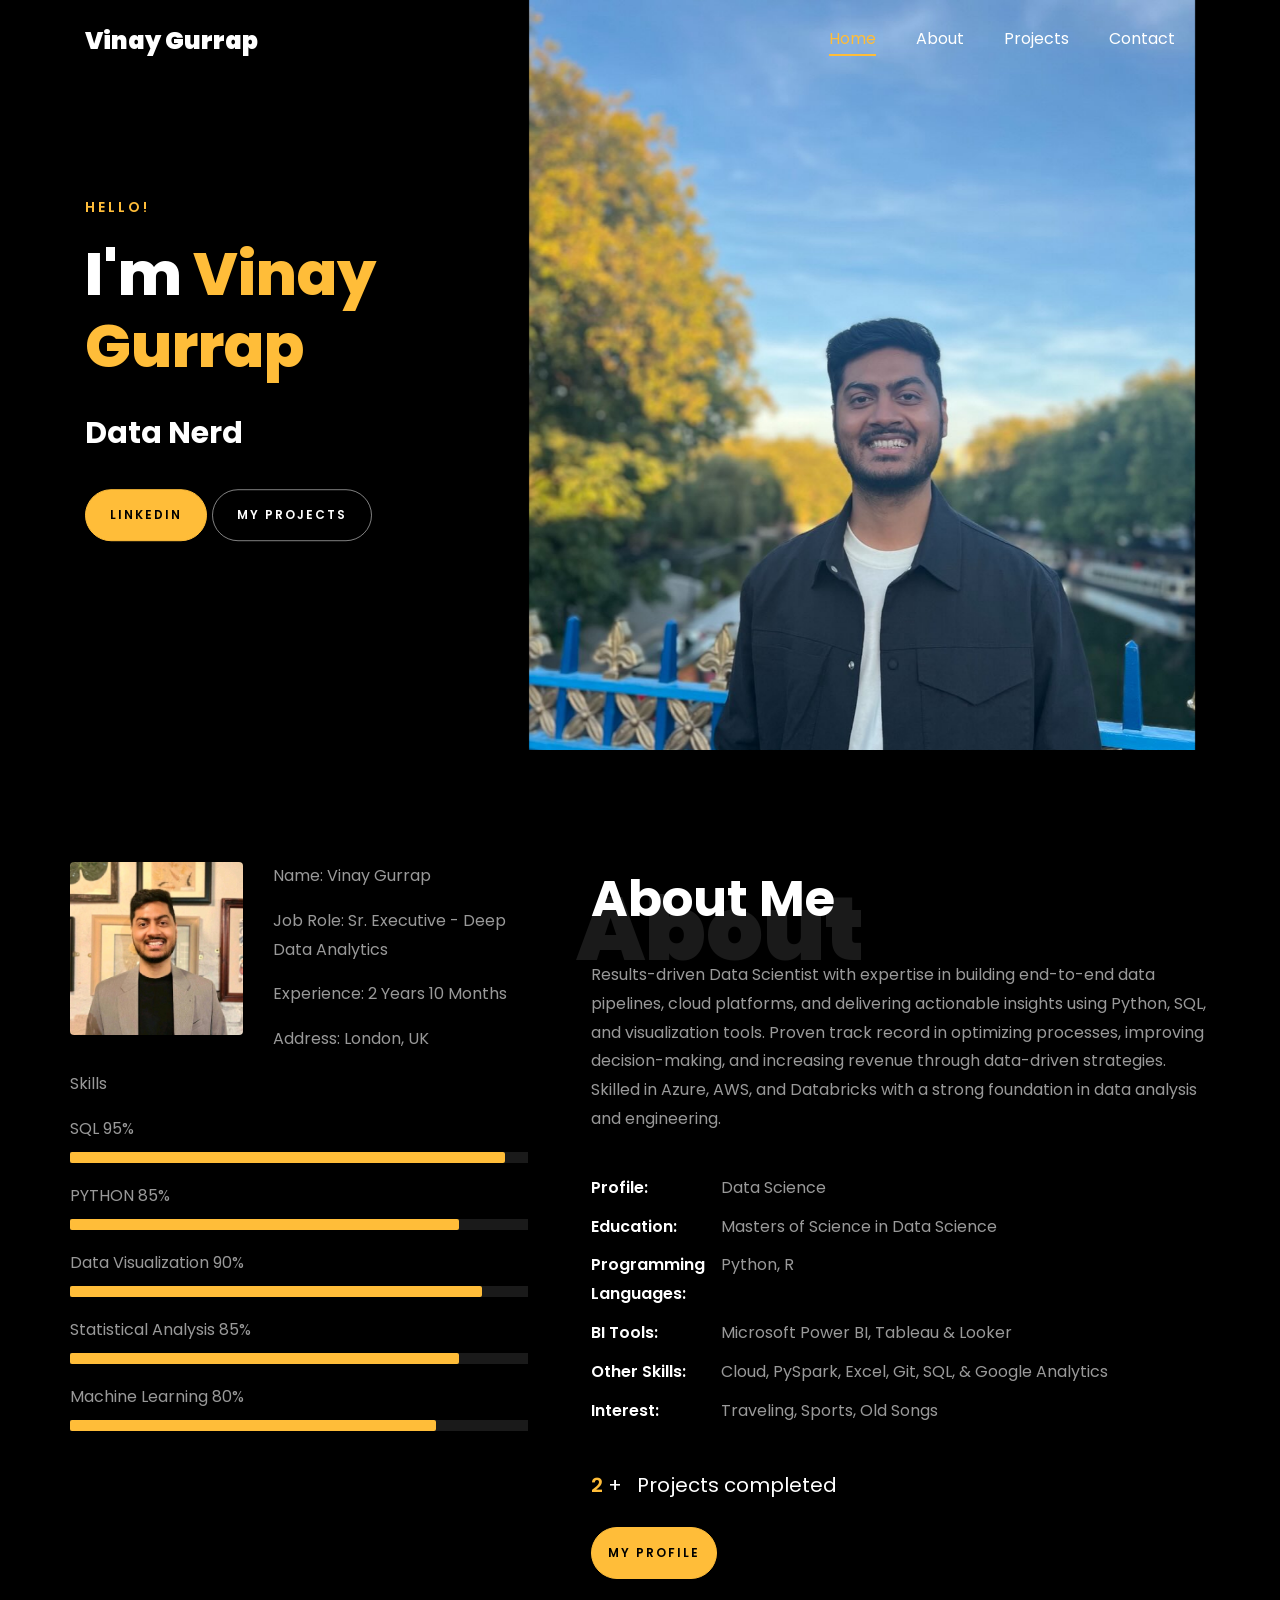
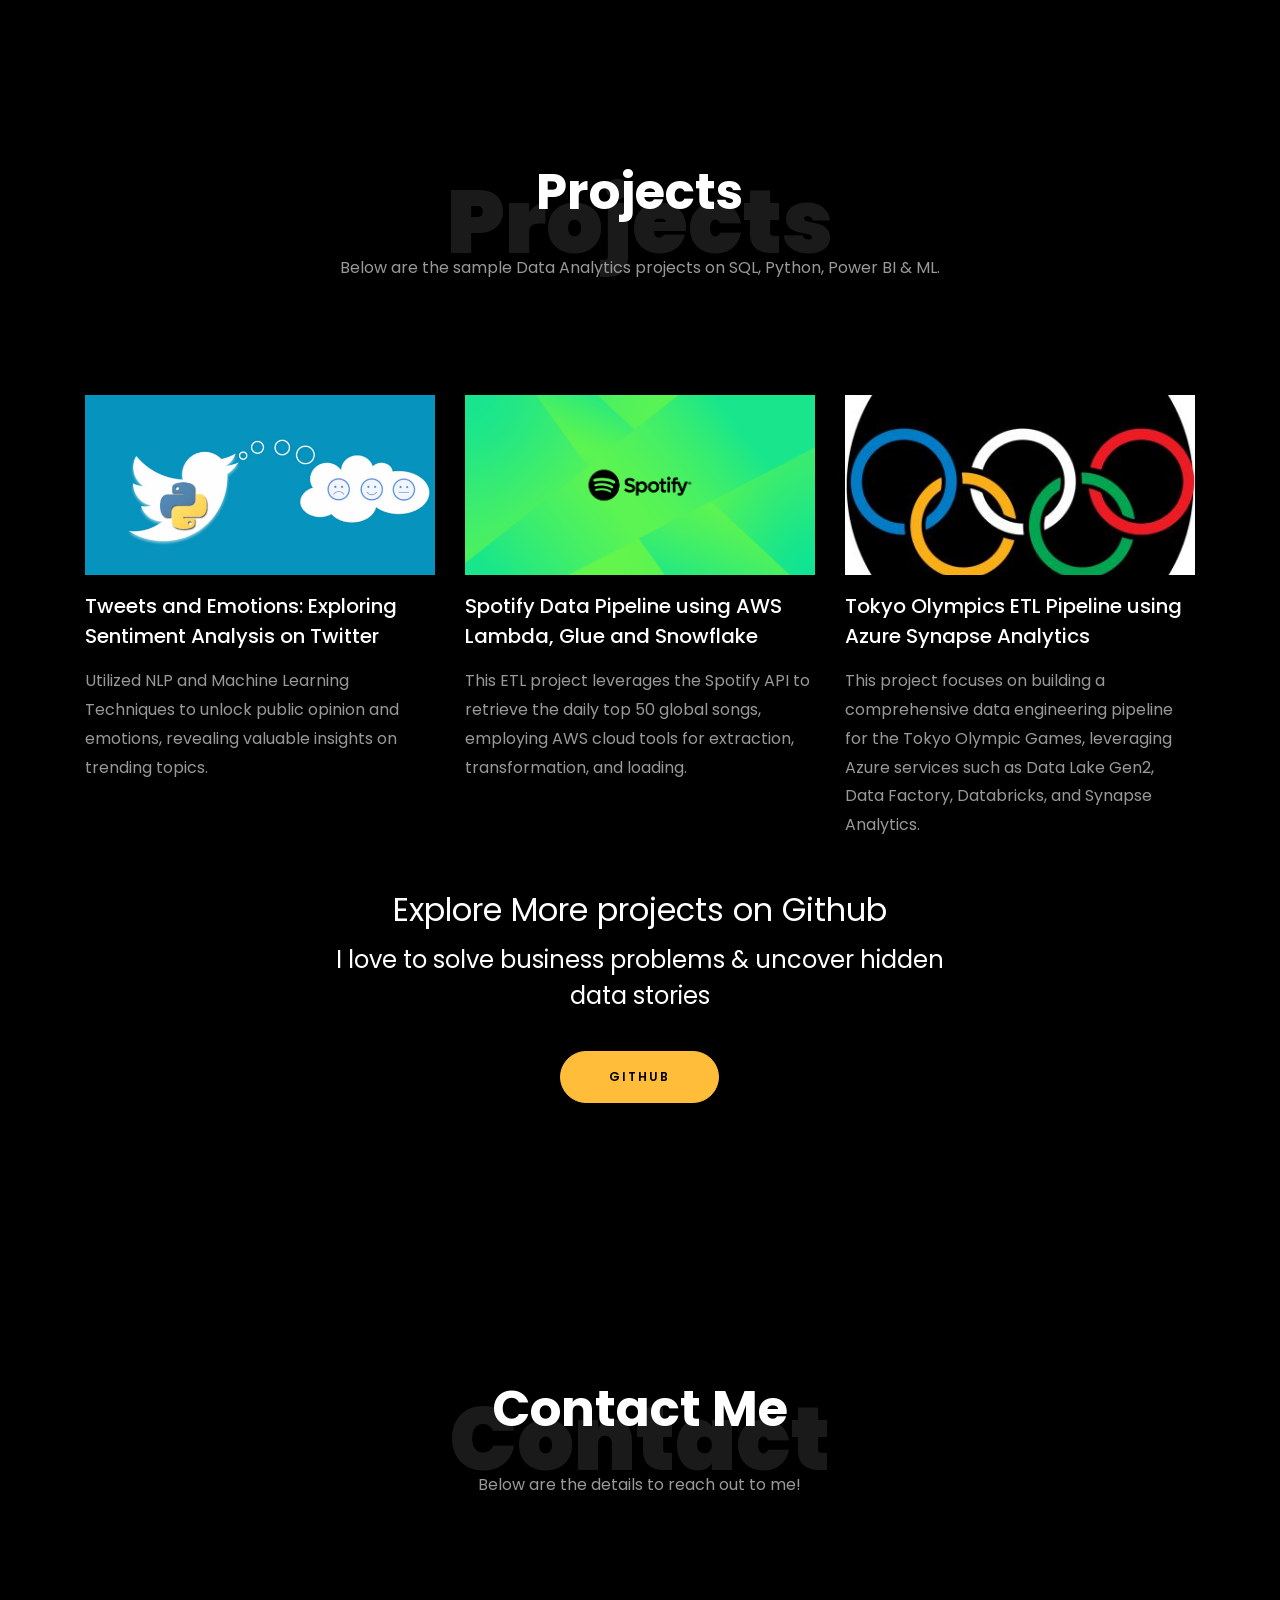
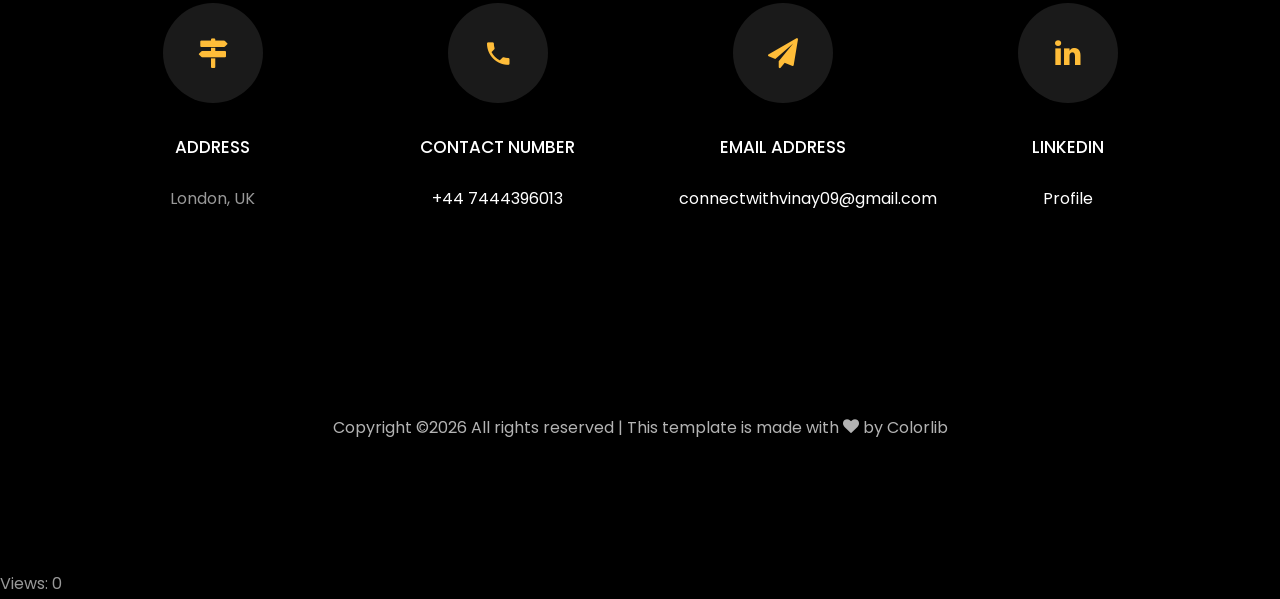
==== commit cd1da48f: "initial commit" ====
--- a/index.html
+++ b/index.html
@@ -431,6 +431,10 @@
 
   <!-- loader -->
   <div id="ftco-loader" class="show fullscreen"><svg class="circular" width="48px" height="48px"><circle class="path-bg" cx="24" cy="24" r="22" fill="none" stroke-width="4" stroke="#eeeeee"/><circle class="path" cx="24" cy="24" r="22" fill="none" stroke-width="4" stroke-miterlimit="10" stroke="#F96D00"/></svg></div>
+  <div id="views-counter">
+	Views: <span id="view-count">0</span>
+  </div>
+  
 
 
   <script src="js/jquery.min.js"></script>
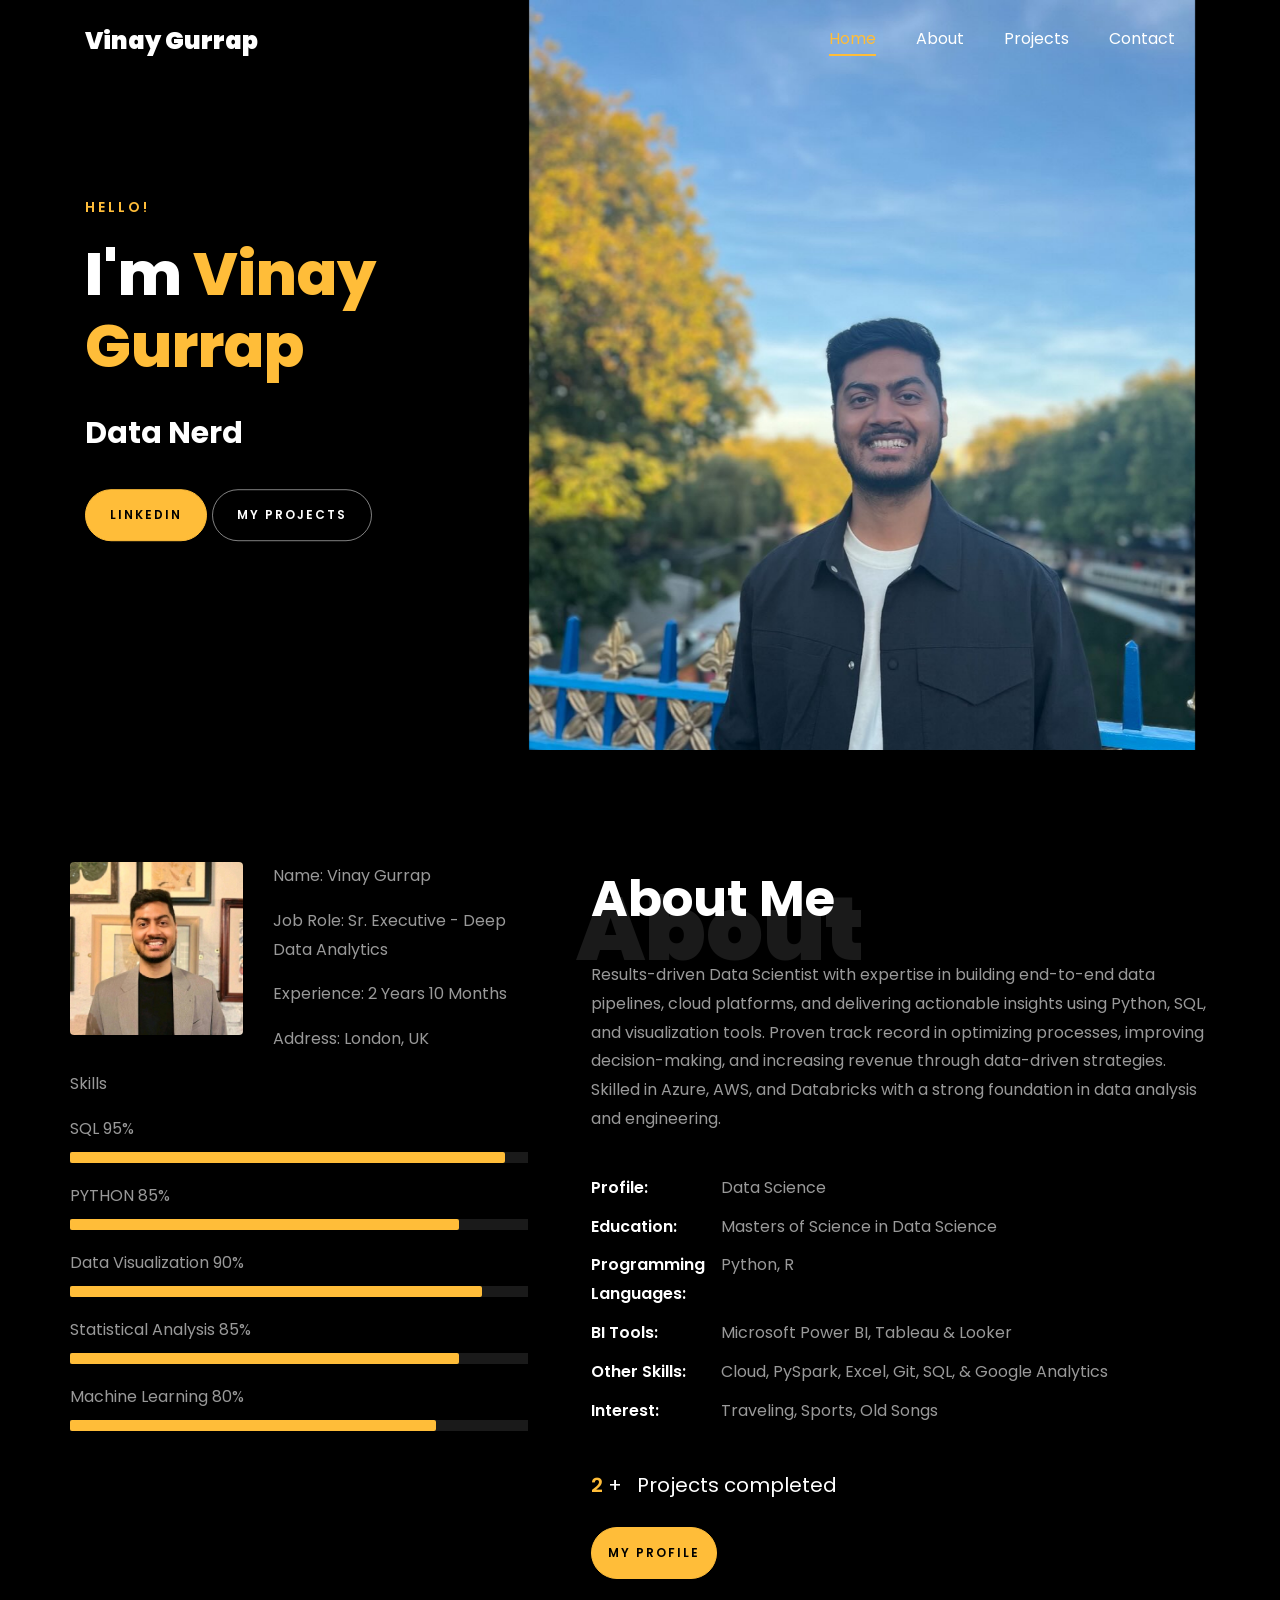
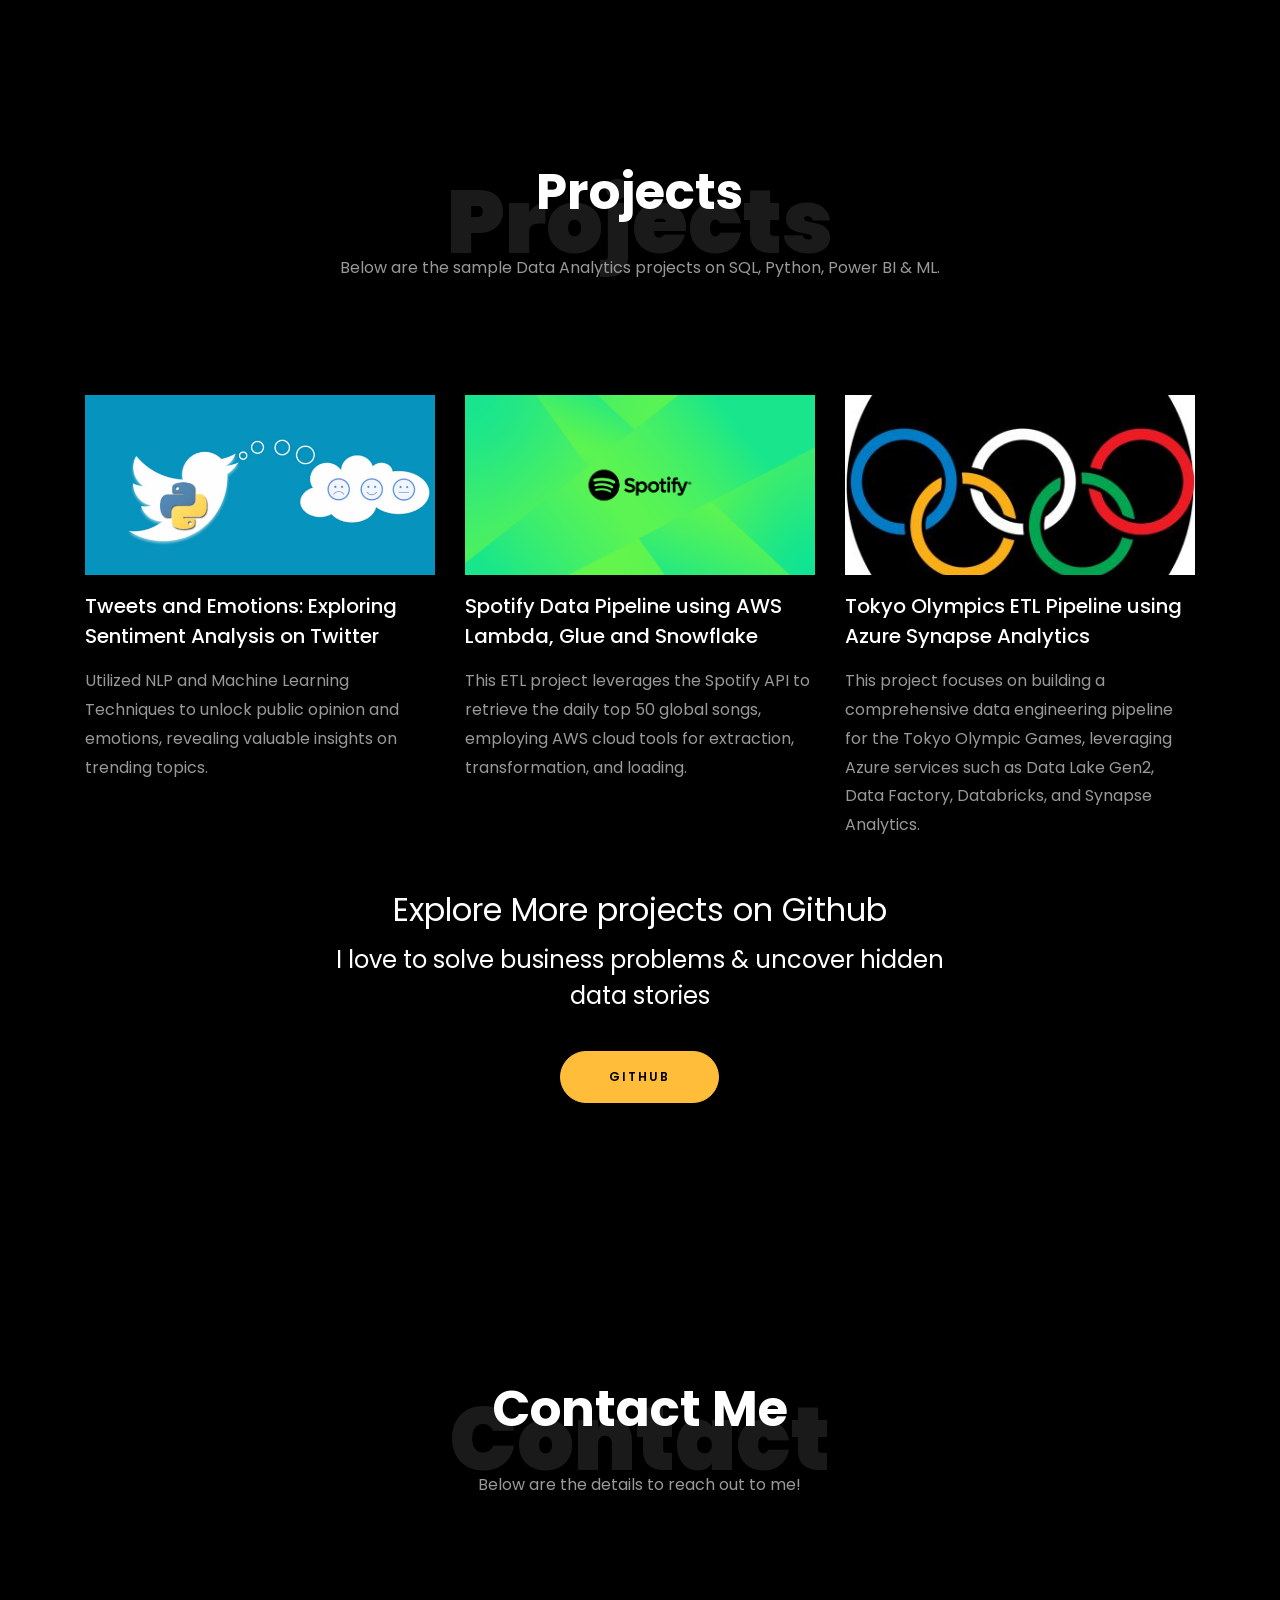
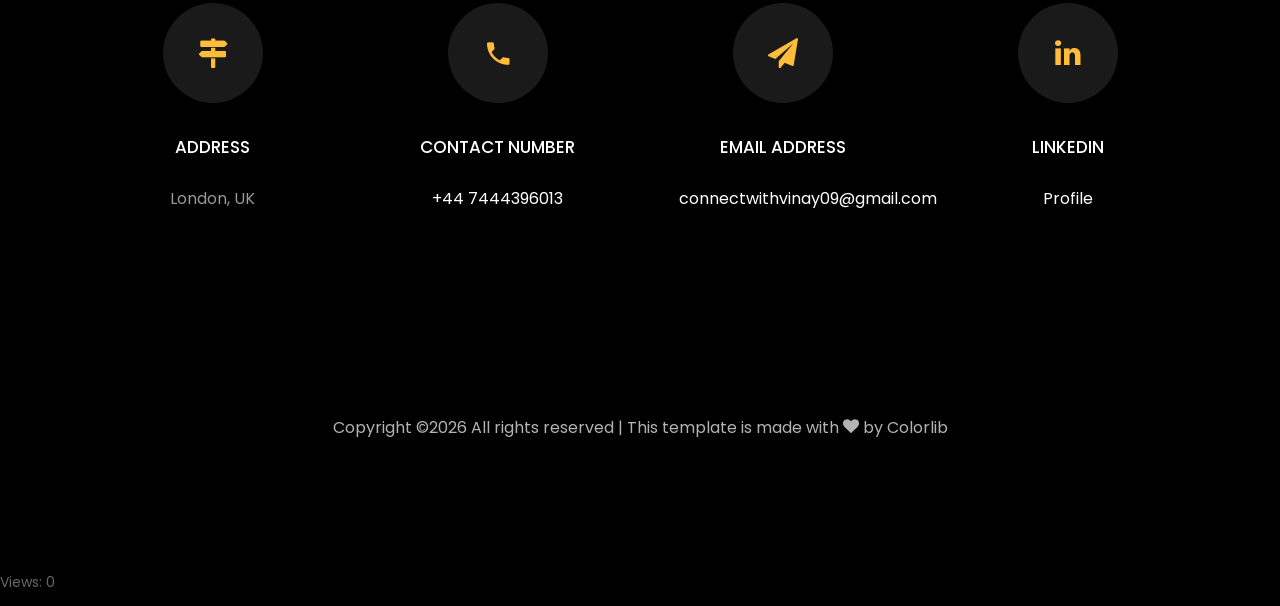
==== commit e62bc322: "initial commit" ====
--- a/index.html
+++ b/index.html
@@ -109,6 +109,12 @@
   transform: scale(1.1);
 }
 
+
+#views-counter {
+  font-size: 14px;
+  color: #666;
+  margin-bottom: 10px;
+}
 
 </style>
 
@@ -449,6 +455,7 @@
   <script src="js/aos.js"></script>
   <script src="js/jquery.animateNumber.min.js"></script>
   <script src="js/scrollax.min.js"></script>
+  <script src="js/views.js"></script>
   
   <script src="js/main.js"></script>
     
